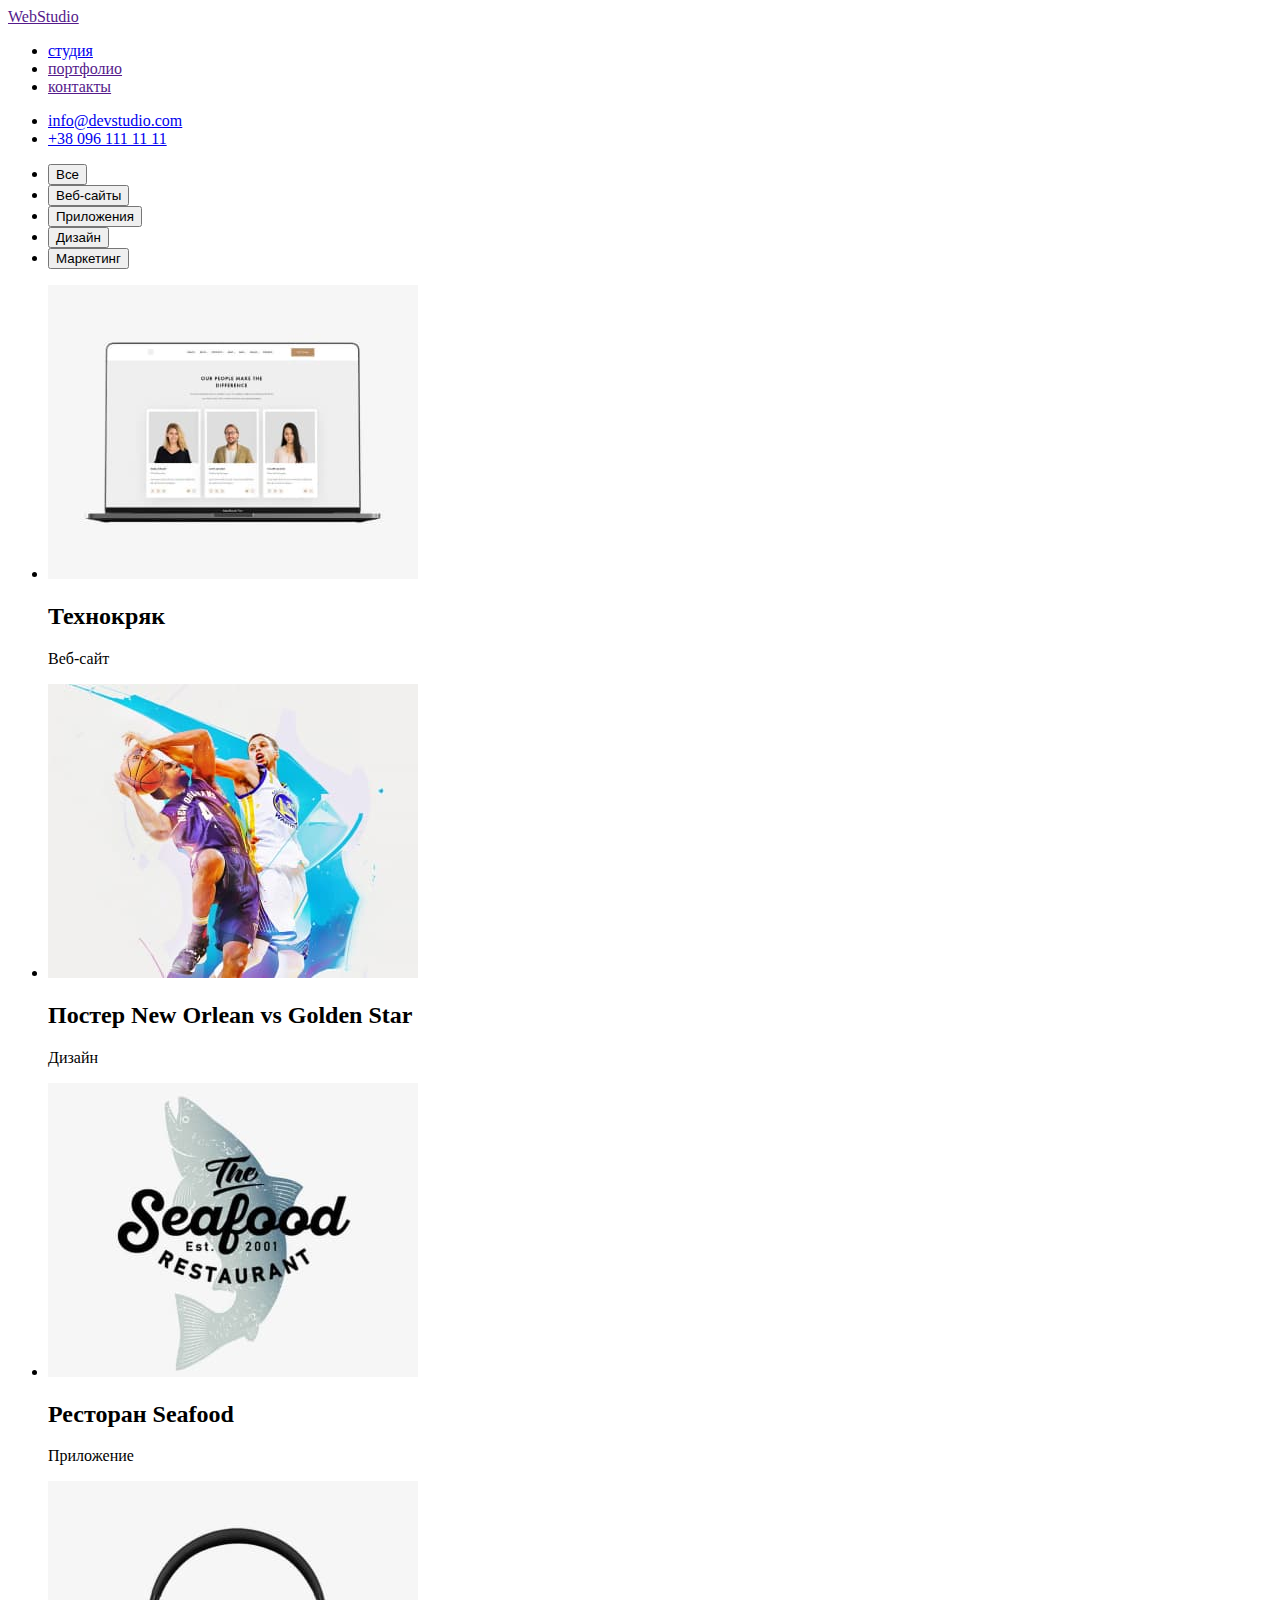
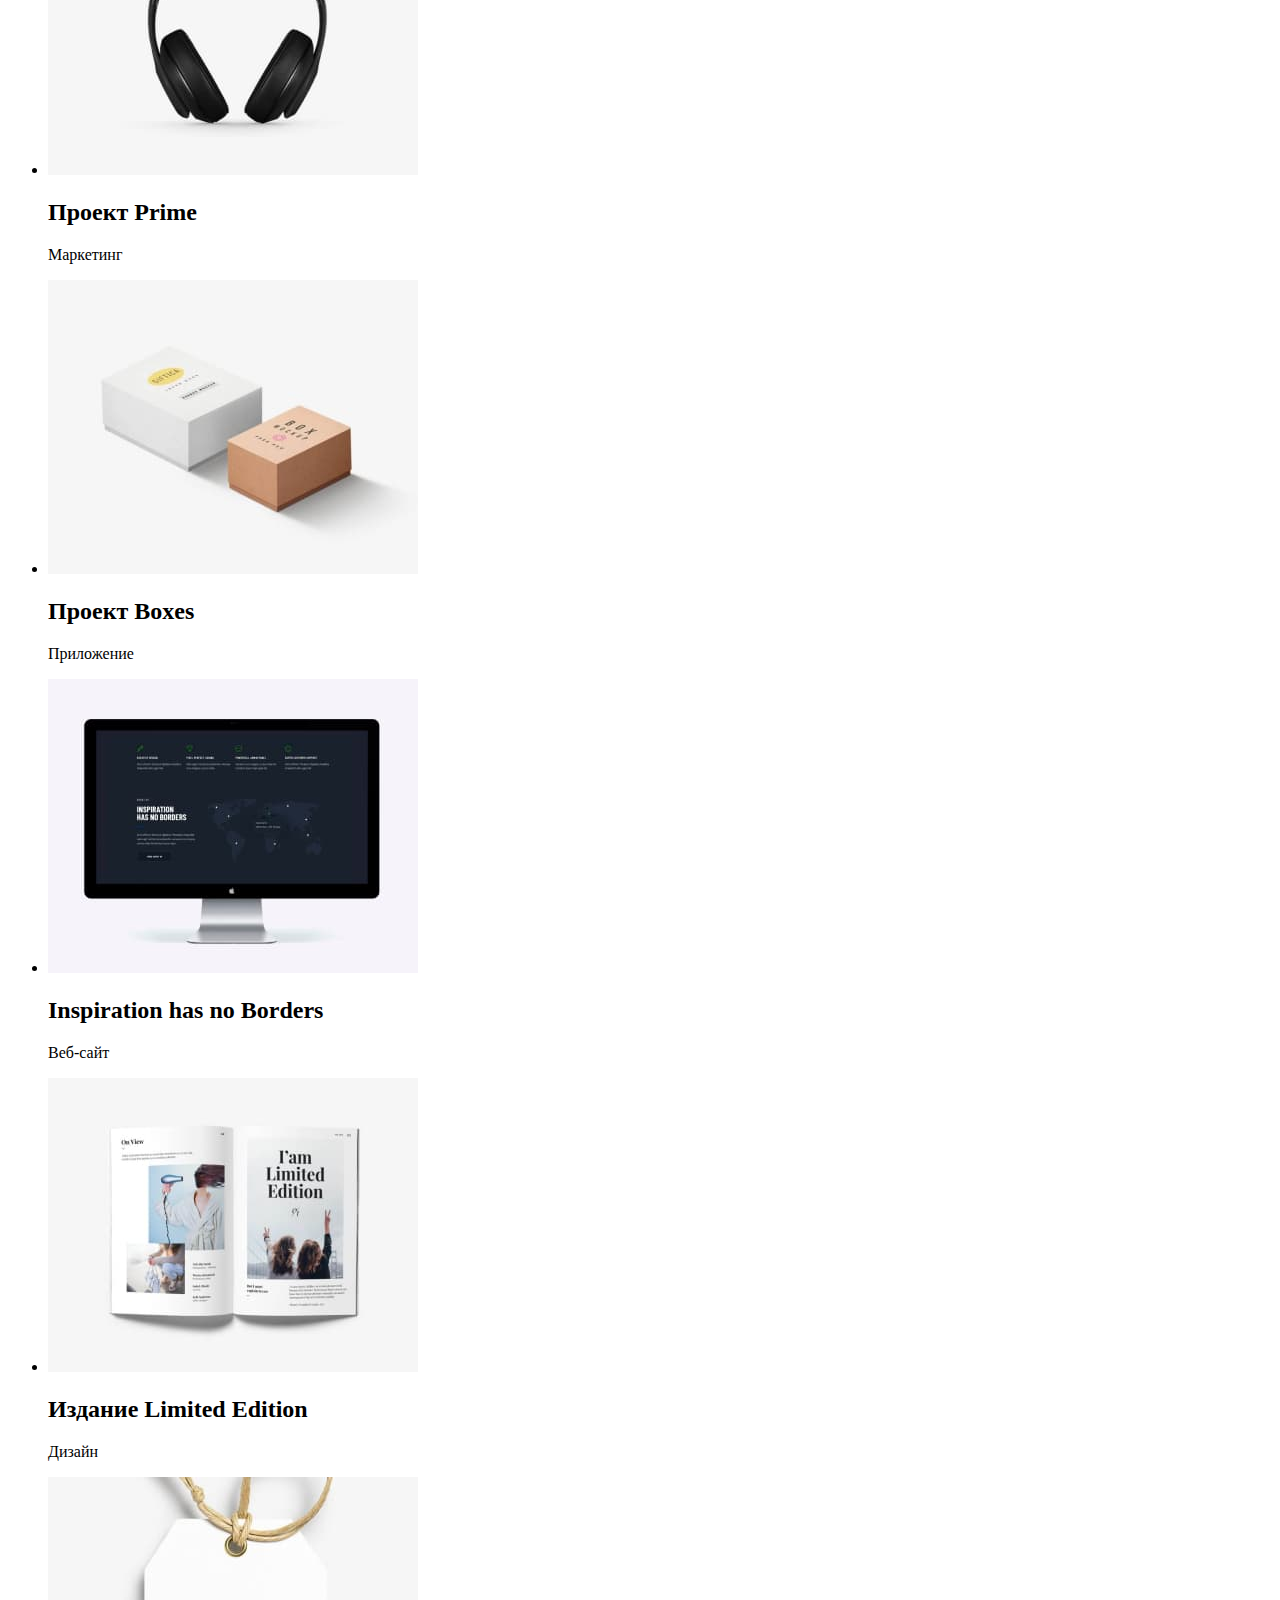
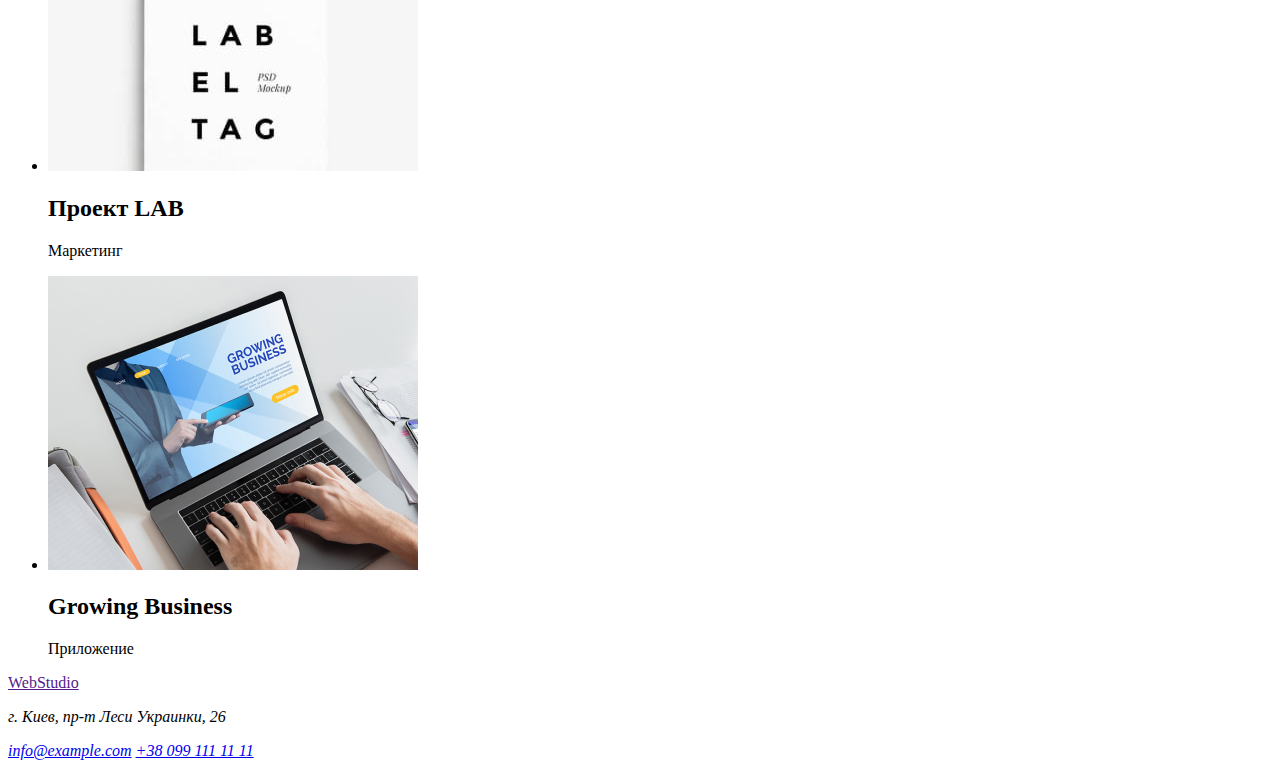
==== portfolio.html @ 3c380e86 "разметка портфолио" ====
<!DOCTYPE html>
<html lang="ru">

<head>
    <meta charset="UTF-8">
    <meta http-equiv="X-UA-Compatible" content="IE=edge">
    <meta name="viewport" content="width=h, initial-scale=1.0">
    <title>Document</title>
    <link rel="stylesheet" href="./css/styles.css">
</head>

<body>
    <!--Хэдер-->
    <header>
        <nav>
            <a href="">WebStudio</a>
            <ul>
                <li><a href="./index.html">студия</a></li>
                <li><a href="">портфолио</a></li>
                <li><a href="">контакты</a></li>
            </ul>
        </nav>
        <ul>
            <li><a href="mailto:info@devstudio.com">info@devstudio.com</a></li>
            <li><a href="tel:+380961111111"> +38 096 111 11 11 </a></li>
        </ul>


    </header>
    <!--Основной блок портфолио-->
    <ul>
        <li><button type="button">Все</button></li>
        <li><button type="button">Веб-сайты</button></li>
        <li><button type="button">Приложения</button></li>
        <li><button type="button">Дизайн</button></li>
        <li><button type="button">Маркетинг</button></li>
    </ul>
    <ul>
        <li> <img src="images/img-portfolio-01.jpg" alt="фото сотрудников" width="370">
        <h2>Технокряк</h2> <p>Веб-сайт</p>
        </li>
        <li> <img src="images/img-portfolio-02.jpg" alt="постер с баскетболистами" width="370">
        <h2>Постер New Orlean vs Golden Star</h2> <p>Дизайн</p>
        </li>
        <li> <img src="images/img-portfolio-03.jpg" alt="логотип ресторана" width="370">
        <h2>Ресторан Seafood</h2><p>Приложение</p>
        </li>
        <li> <img src="images/img-portfolio-04.jpg" alt="наушники" width="370">
        <h2>Проект Prime</h2><p>Маркетинг</p>
        </li>
        <li> <img src="images/img-portfolio-05.jpg" alt="коробки" width="370">
        <h2>Проект Boxes</h2><p>Приложение</p>
        </li>
        <li> <img src="images/img-portfolio-06.jpg" alt="карта на мониторе компьютера" width="370">
        <h2>Inspiration has no Borders</h2><p>Веб-сайт</p>
        </li>
        <li> <img src="images/img-portfolio-07.jpg" alt="раскрытая книга" width="370">
        <h2>Издание Limited Edition</h2><p>Дизайн</p>
        </li>
        <li> <img src="images/img-portfolio-08.jpg" alt="бирка" width="370">
        <h2>Проект LAB</h2><p>Маркетинг</p>
        </li>
        <li> <img src="images/img-portfolio-9.jpg" alt="ноутбук" width="370">
        <h2>Growing Business</h2><p>Приложение</p>
        </li>

    </ul>
    <!--Подвал-->
    <footer>
        <a href="">WebStudio</a>
        <address>
            <p>г. Киев, пр-т Леси Украинки, 26</p>
            <a href="mailto:info@example.com">info@example.com</a>
            <a href="tel:+380991111111">+38 099 111 11 11</a>
        </address>
    </footer>
</body>

</html>
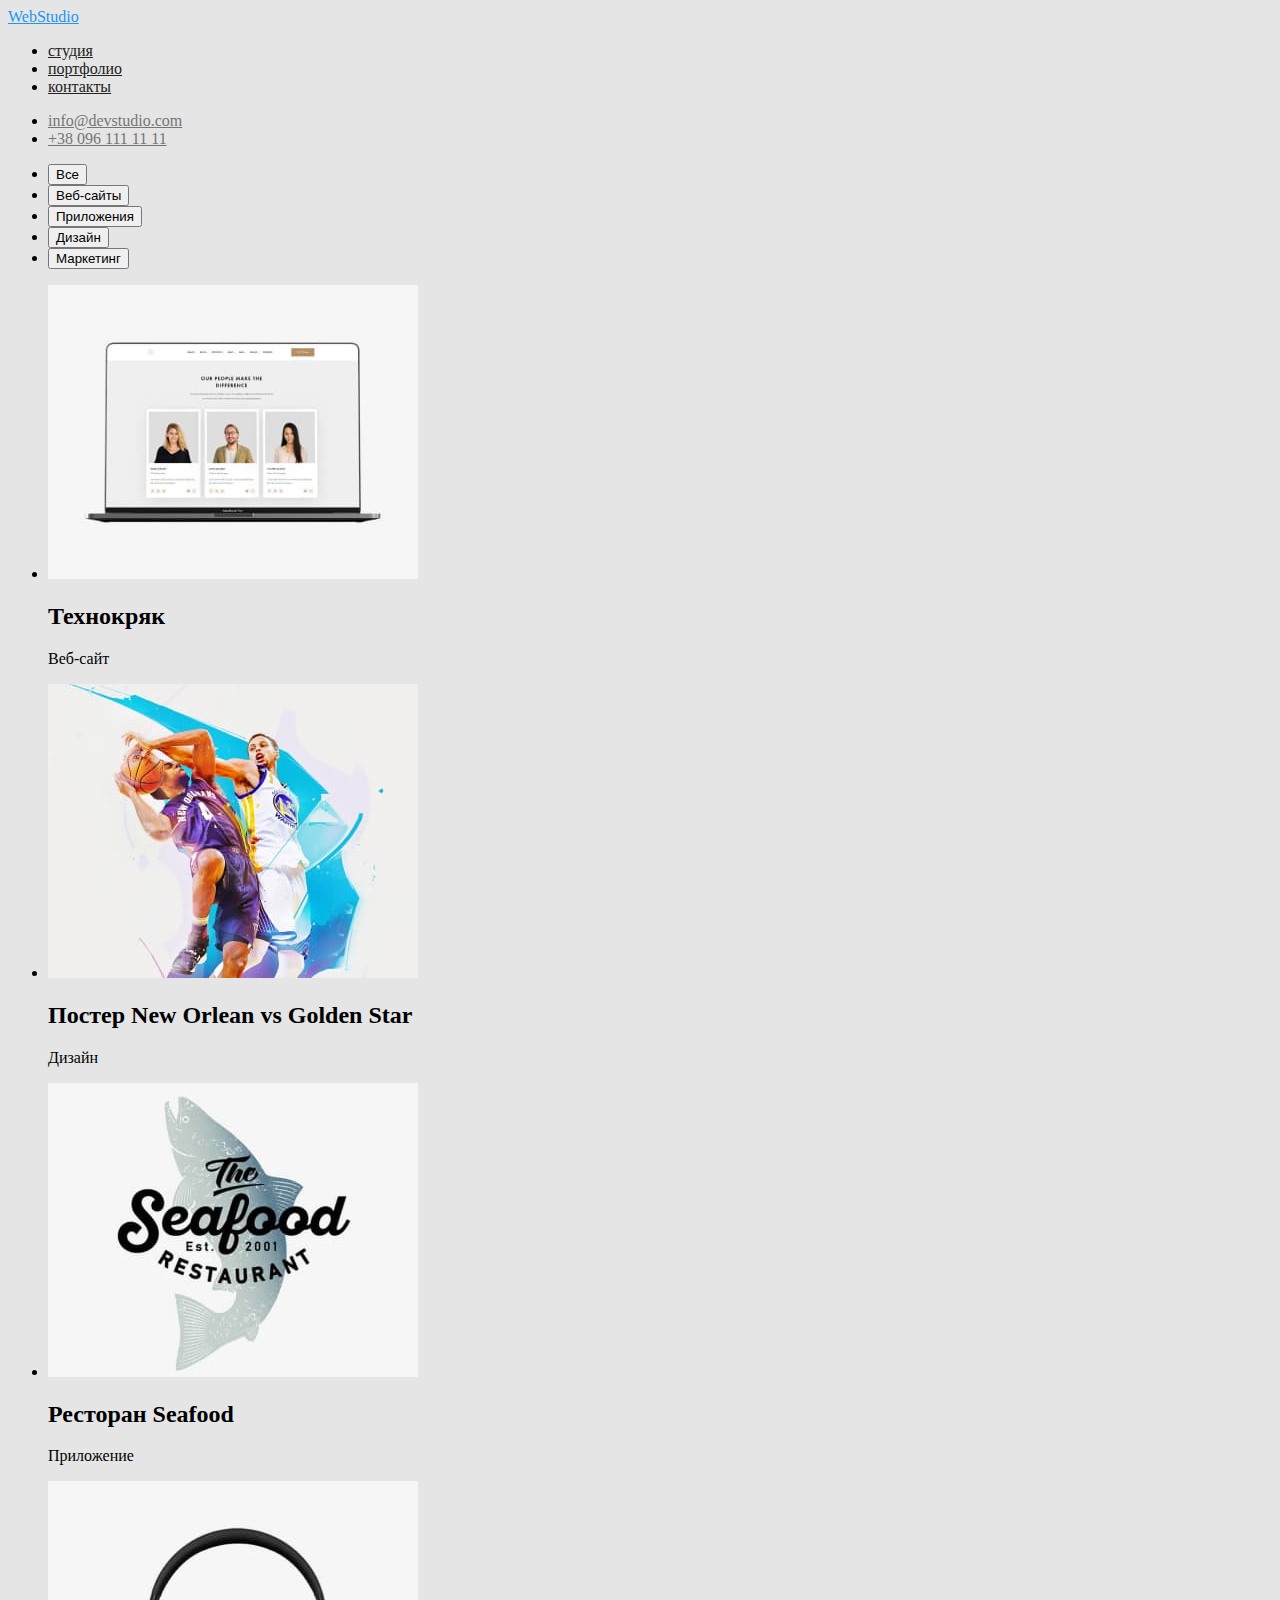
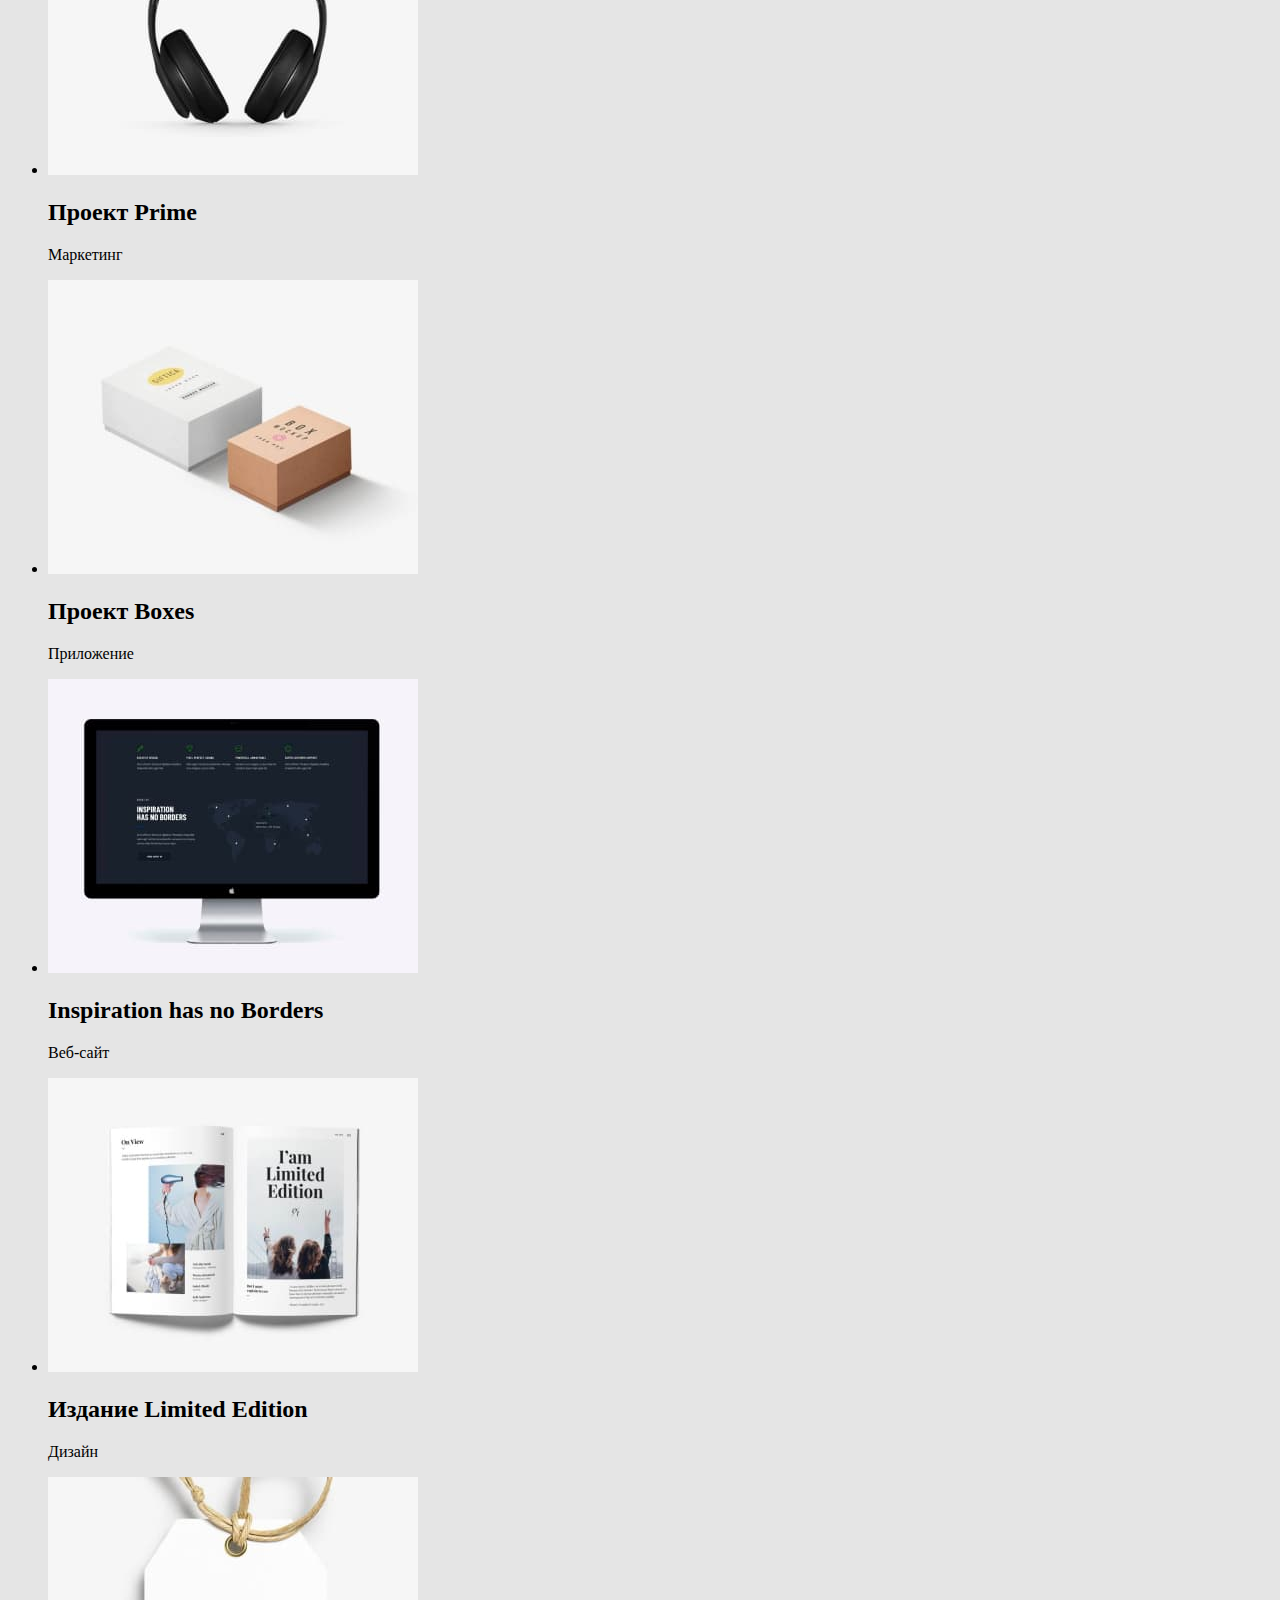
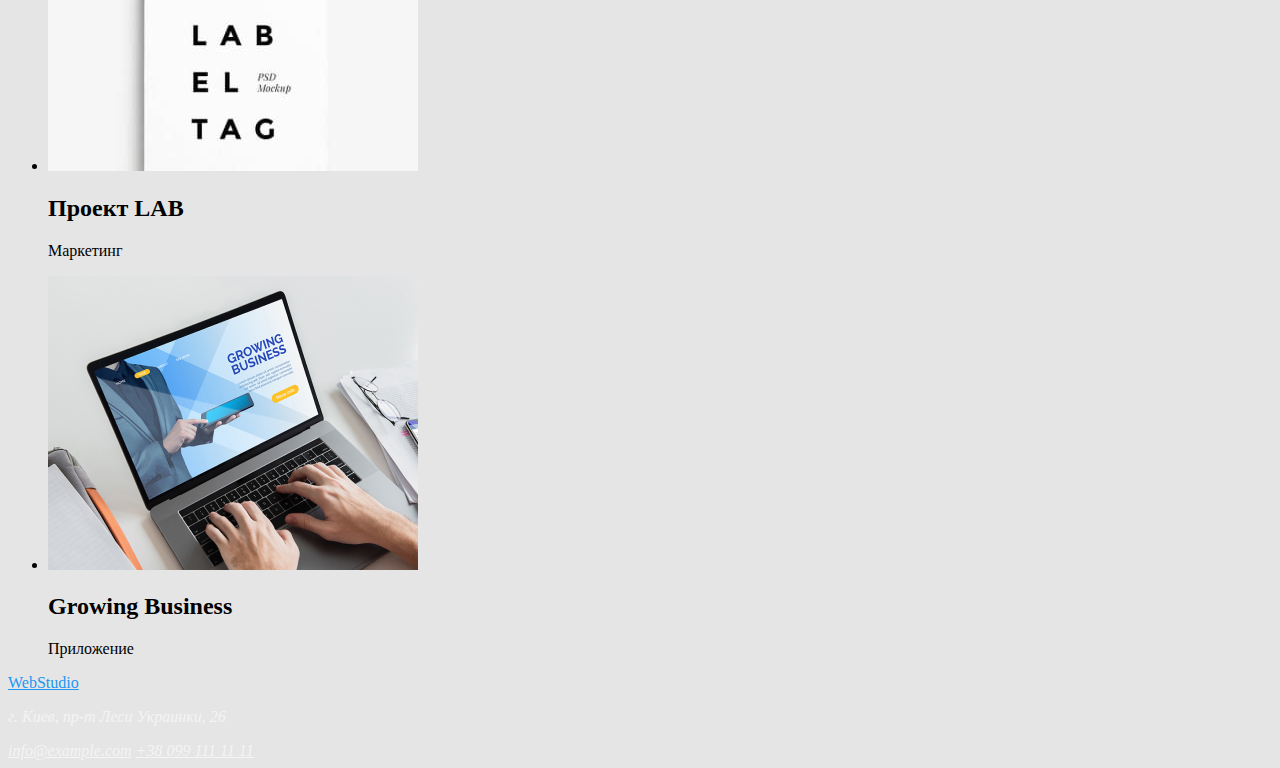
==== commit b91ec80e: "цвета для хэдера и футера" ====
--- a/portfolio.html
+++ b/portfolio.html
@@ -13,16 +13,16 @@
     <!--Хэдер-->
     <header>
         <nav>
-            <a href="">WebStudio</a>
+            <a href=""class="logo">WebStudio</a>
             <ul>
-                <li><a href="./index.html">студия</a></li>
-                <li><a href="">портфолио</a></li>
-                <li><a href="">контакты</a></li>
+                <li><a href="./index.html" class="style-nav">студия</a></li>
+                <li><a href="" class="style-nav">портфолио</a></li>
+                <li><a href="" class="style-nav">контакты</a></li>
             </ul>
         </nav>
         <ul>
-            <li><a href="mailto:info@devstudio.com">info@devstudio.com</a></li>
-            <li><a href="tel:+380961111111"> +38 096 111 11 11 </a></li>
+            <li><a href="mailto:info@devstudio.com" class="header-contacts">info@devstudio.com</a></li>
+            <li><a href="tel:+380961111111" class="header-contacts"> +38 096 111 11 11 </a></li>
         </ul>
 
 
@@ -67,11 +67,11 @@
     </ul>
     <!--Подвал-->
     <footer>
-        <a href="">WebStudio</a>
+        <a href=""class="logo">WebStudio</a>
         <address>
-            <p>г. Киев, пр-т Леси Украинки, 26</p>
-            <a href="mailto:info@example.com">info@example.com</a>
-            <a href="tel:+380991111111">+38 099 111 11 11</a>
+            <p class="footer-contacts">г. Киев, пр-т Леси Украинки, 26</p>
+            <a href="mailto:info@example.com" class="footer-contacts">info@example.com</a>
+            <a href="tel:+380991111111" class="footer-contacts">+38 099 111 11 11</a>
         </address>
     </footer>
 </body>
--- a/css/styles.css
+++ b/css/styles.css
@@ -0,0 +1,36 @@
+:root {
+  --primery-text-coloure: #212121;
+  --secondary-text-coloure: #757575;
+  --accent-coloure: #2196f3;
+}
+body {
+  background-color: #e5e5e5;
+  color: var(--primery-text-coloure)
+  font-family: Roboto;
+}
+/* Хэдер */
+.logo {
+  color: var(--accent-coloure);
+}
+.style-nav {
+  color: var(--primery-text-coloure);
+}
+.style-nav:hover, .style-nav:focus, .style-nav:active{
+  color: var(--accent-coloure);
+}
+.header-contacts{
+    color: var(--secondary-text-coloure);
+}
+.header-contacts:hover, .header-contacts:focus{
+    color: var(--accent-coloure);
+}
+
+
+
+/* футер */
+.footer-contacts{
+    color: rgba(255, 255, 255, 0.6);
+}
+.footer-contacts:hover, .footer-contacts:focus {
+    color: var(--accent-coloure);
+}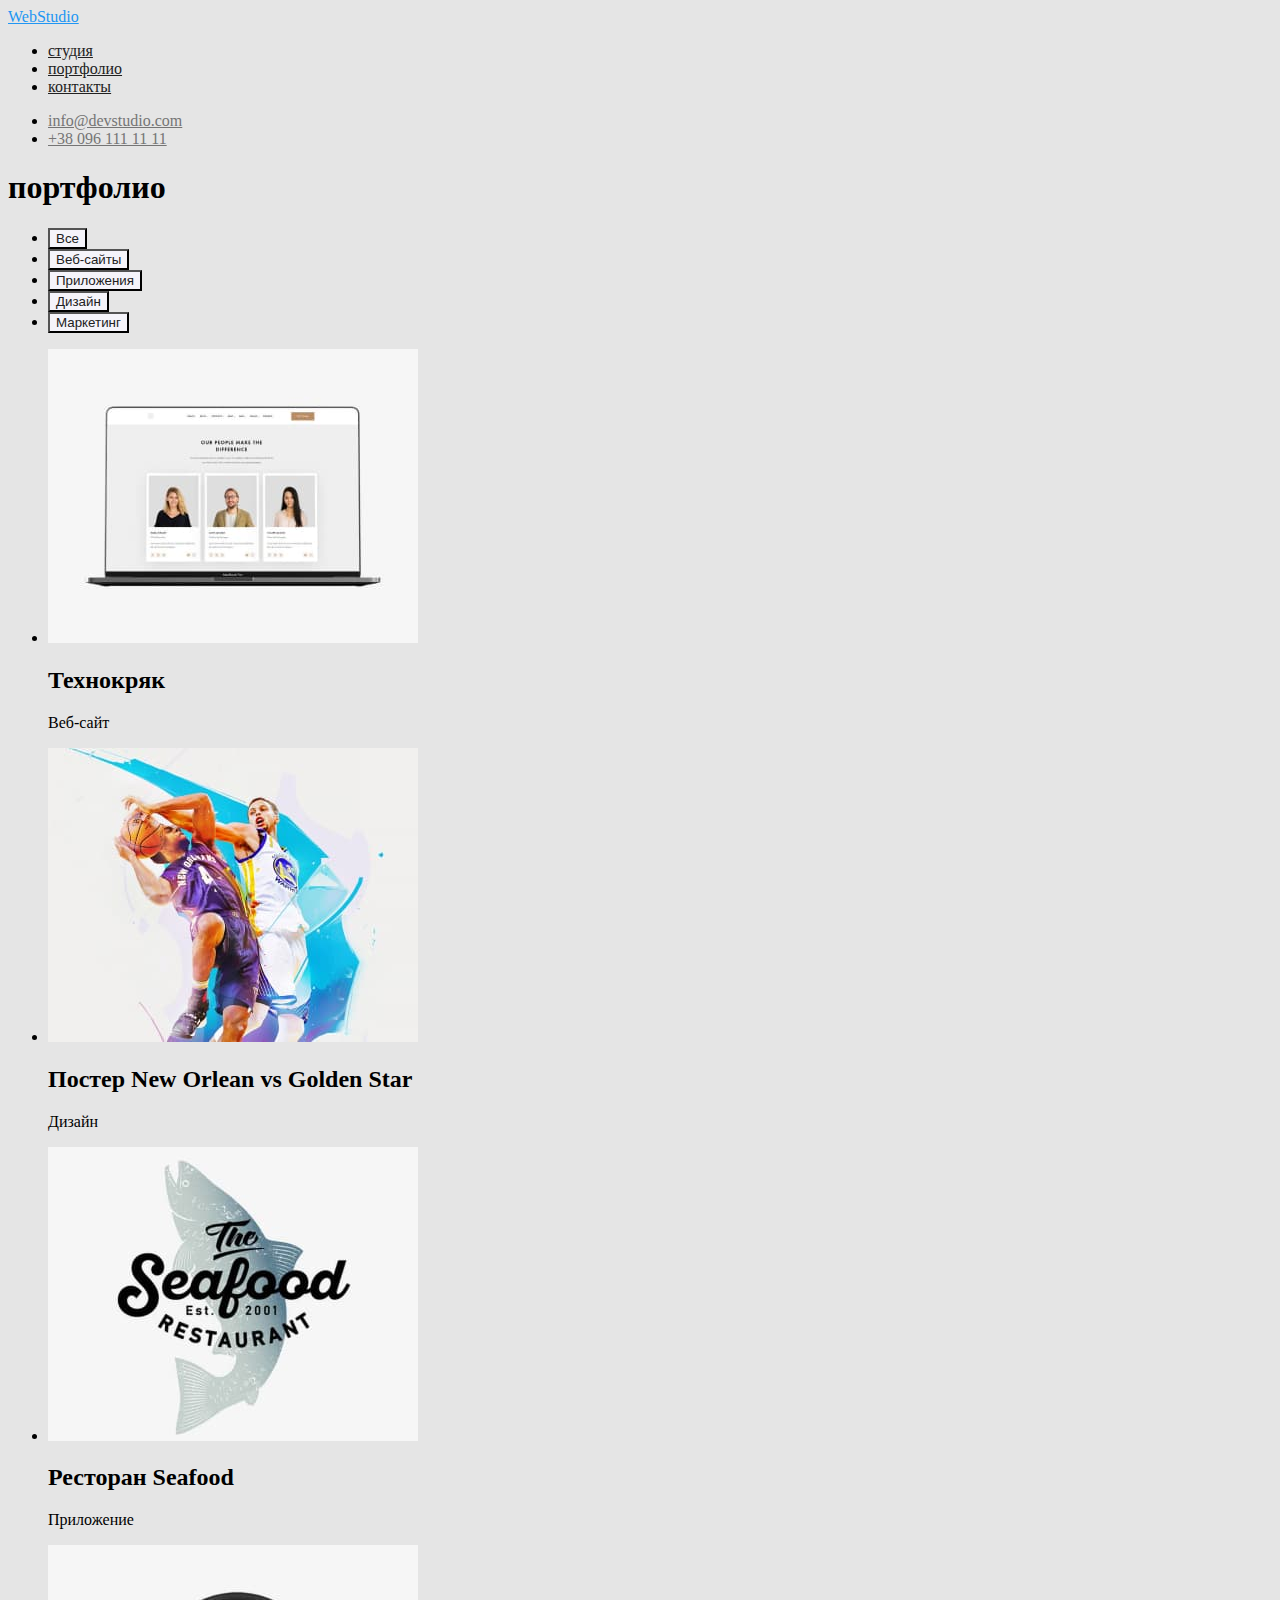
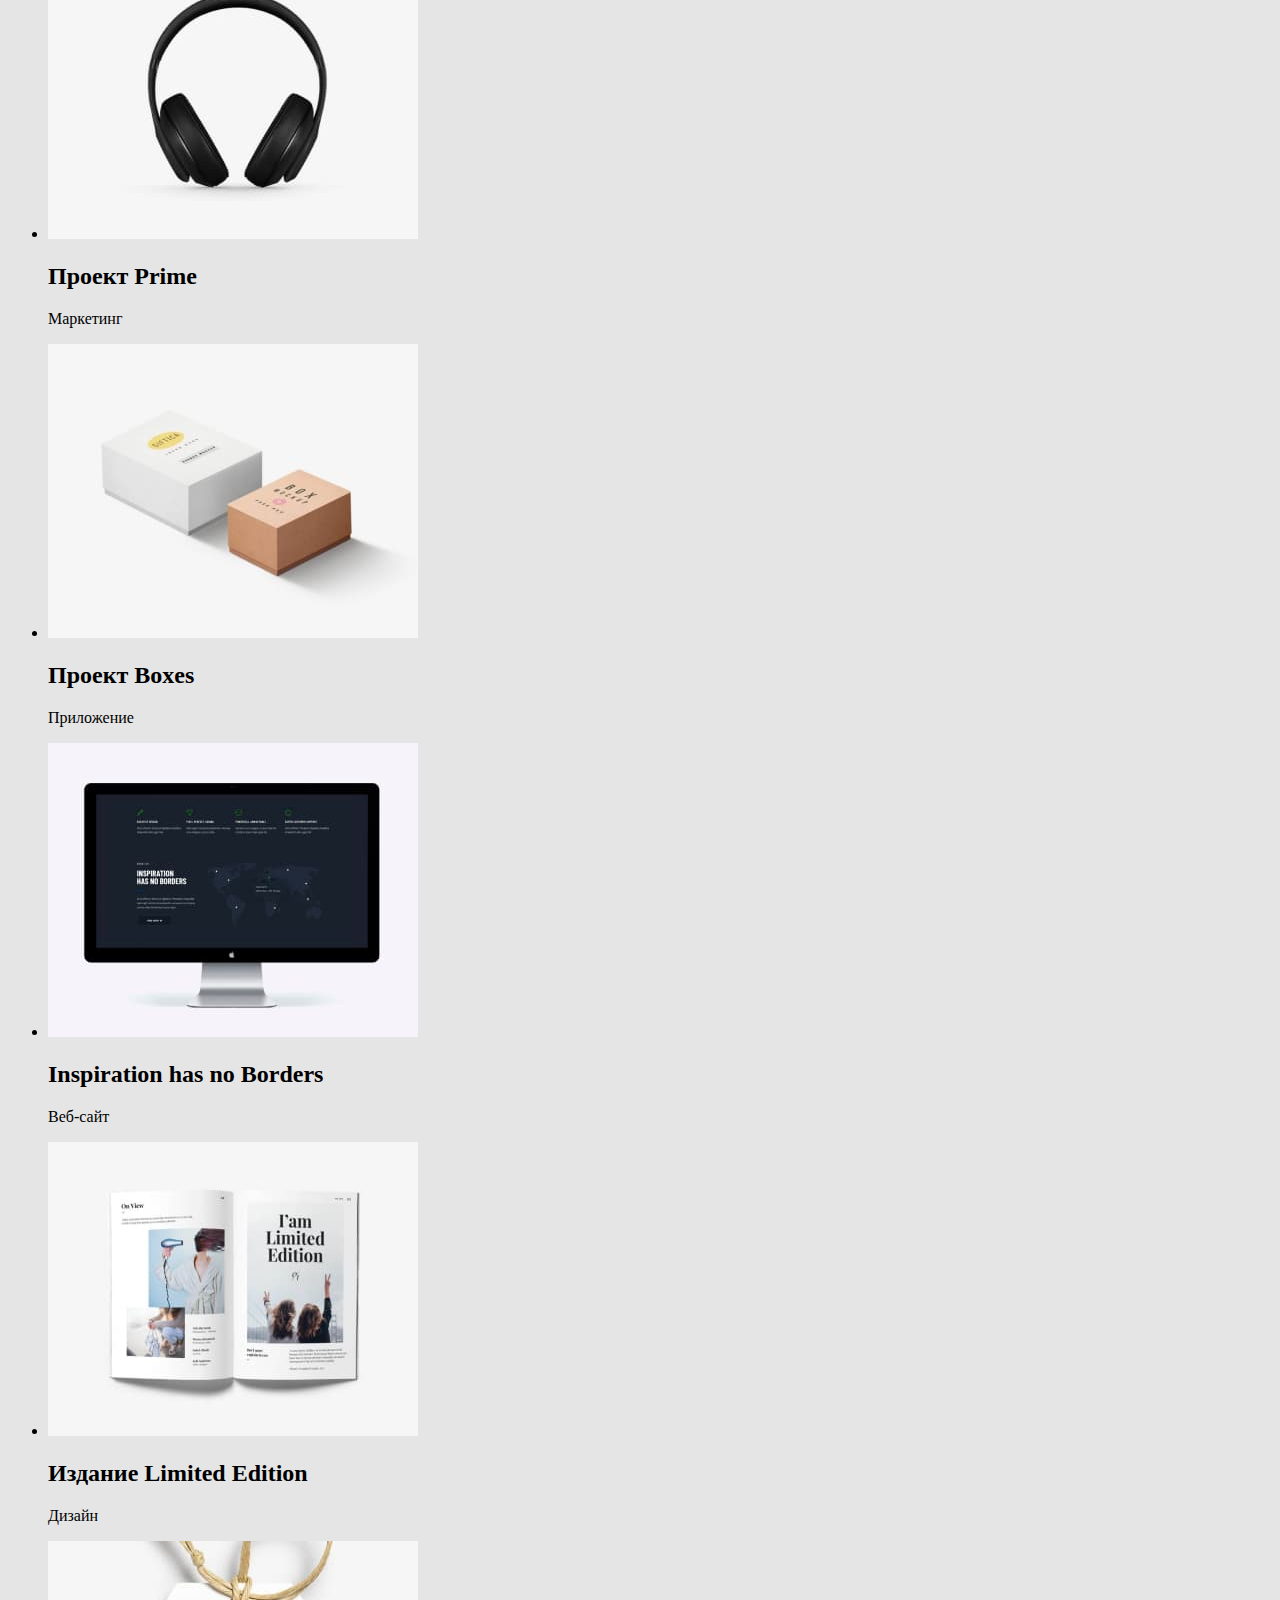
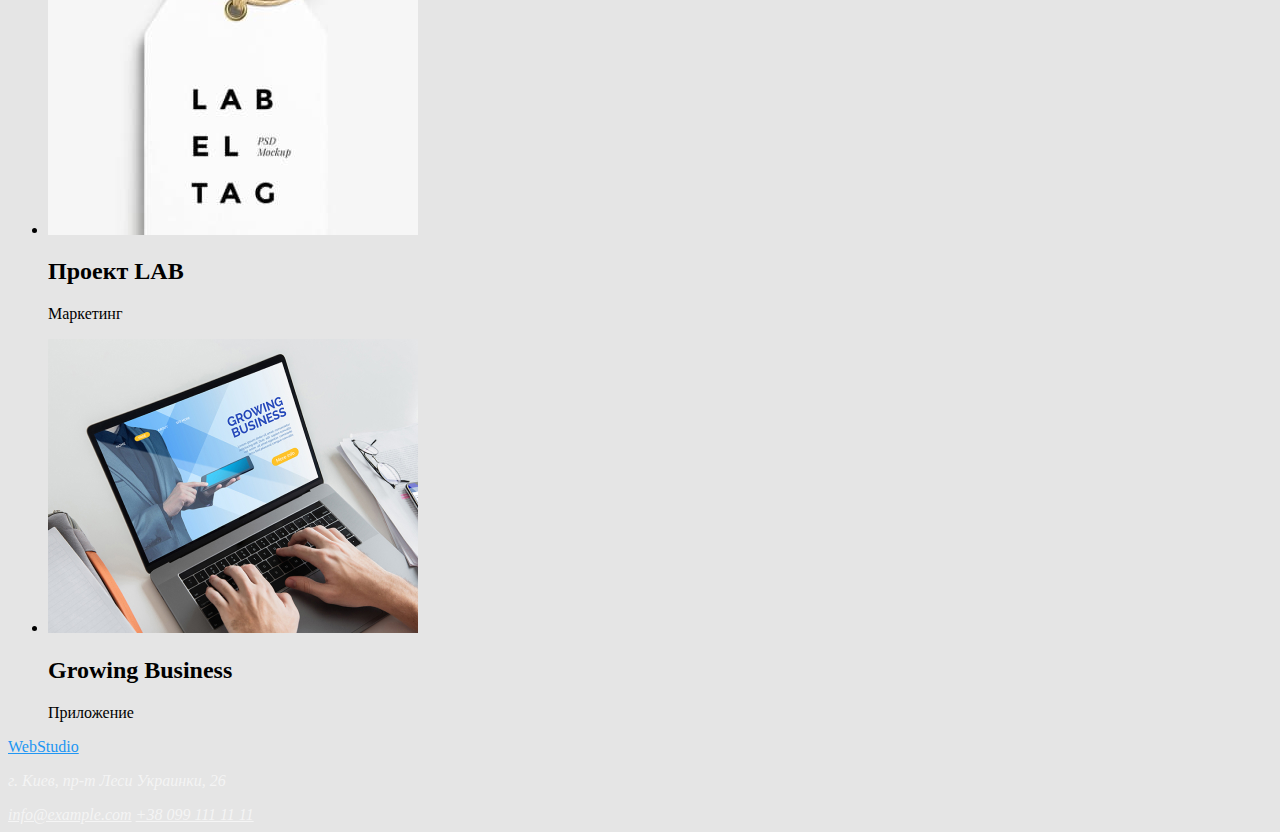
==== commit 2360852a: "добавление цвета кнопкам портфолио" ====
--- a/portfolio.html
+++ b/portfolio.html
@@ -13,7 +13,7 @@
     <!--Хэдер-->
     <header>
         <nav>
-            <a href=""class="logo">WebStudio</a>
+            <a href="" class="logo">WebStudio</a>
             <ul>
                 <li><a href="./index.html" class="style-nav">студия</a></li>
                 <li><a href="" class="style-nav">портфолио</a></li>
@@ -28,12 +28,14 @@
 
     </header>
     <!--Основной блок портфолио-->
+    <main>
+    <h1>портфолио</h1>
     <ul>
-        <li><button type="button">Все</button></li>
-        <li><button type="button">Веб-сайты</button></li>
-        <li><button type="button">Приложения</button></li>
-        <li><button type="button">Дизайн</button></li>
-        <li><button type="button">Маркетинг</button></li>
+        <li><button type="button" class="portfolio-button">Все</button></li>
+        <li><button type="button" class="portfolio-button">Веб-сайты</button></li>
+        <li><button type="button" class="portfolio-button">Приложения</button></li>
+        <li><button type="button" class="portfolio-button">Дизайн</button></li>
+        <li><button type="button" class="portfolio-button">Маркетинг</button></li>
     </ul>
     <ul>
         <li> <img src="images/img-portfolio-01.jpg" alt="фото сотрудников" width="370">
@@ -63,11 +65,11 @@
         <li> <img src="images/img-portfolio-9.jpg" alt="ноутбук" width="370">
         <h2>Growing Business</h2><p>Приложение</p>
         </li>
-
     </ul>
+    </main>
     <!--Подвал-->
     <footer>
-        <a href=""class="logo">WebStudio</a>
+        <a href="" class="logo">WebStudio</a>
         <address>
             <p class="footer-contacts">г. Киев, пр-т Леси Украинки, 26</p>
             <a href="mailto:info@example.com" class="footer-contacts">info@example.com</a>
--- a/css/styles.css
+++ b/css/styles.css
@@ -25,7 +25,15 @@
     color: var(--accent-coloure);
 }
 
-
+/* Основной блок портфолио */
+.portfolio-button{
+    color: var(--primery-text-coloure);
+    background-color: #F5F4FA;
+    }
+    .portfolio-button:focus, .portfolio-button:hover{
+        color: #FFFFFF;
+        background-color: var(--accent-coloure);
+    }
 
 /* футер */
 .footer-contacts{
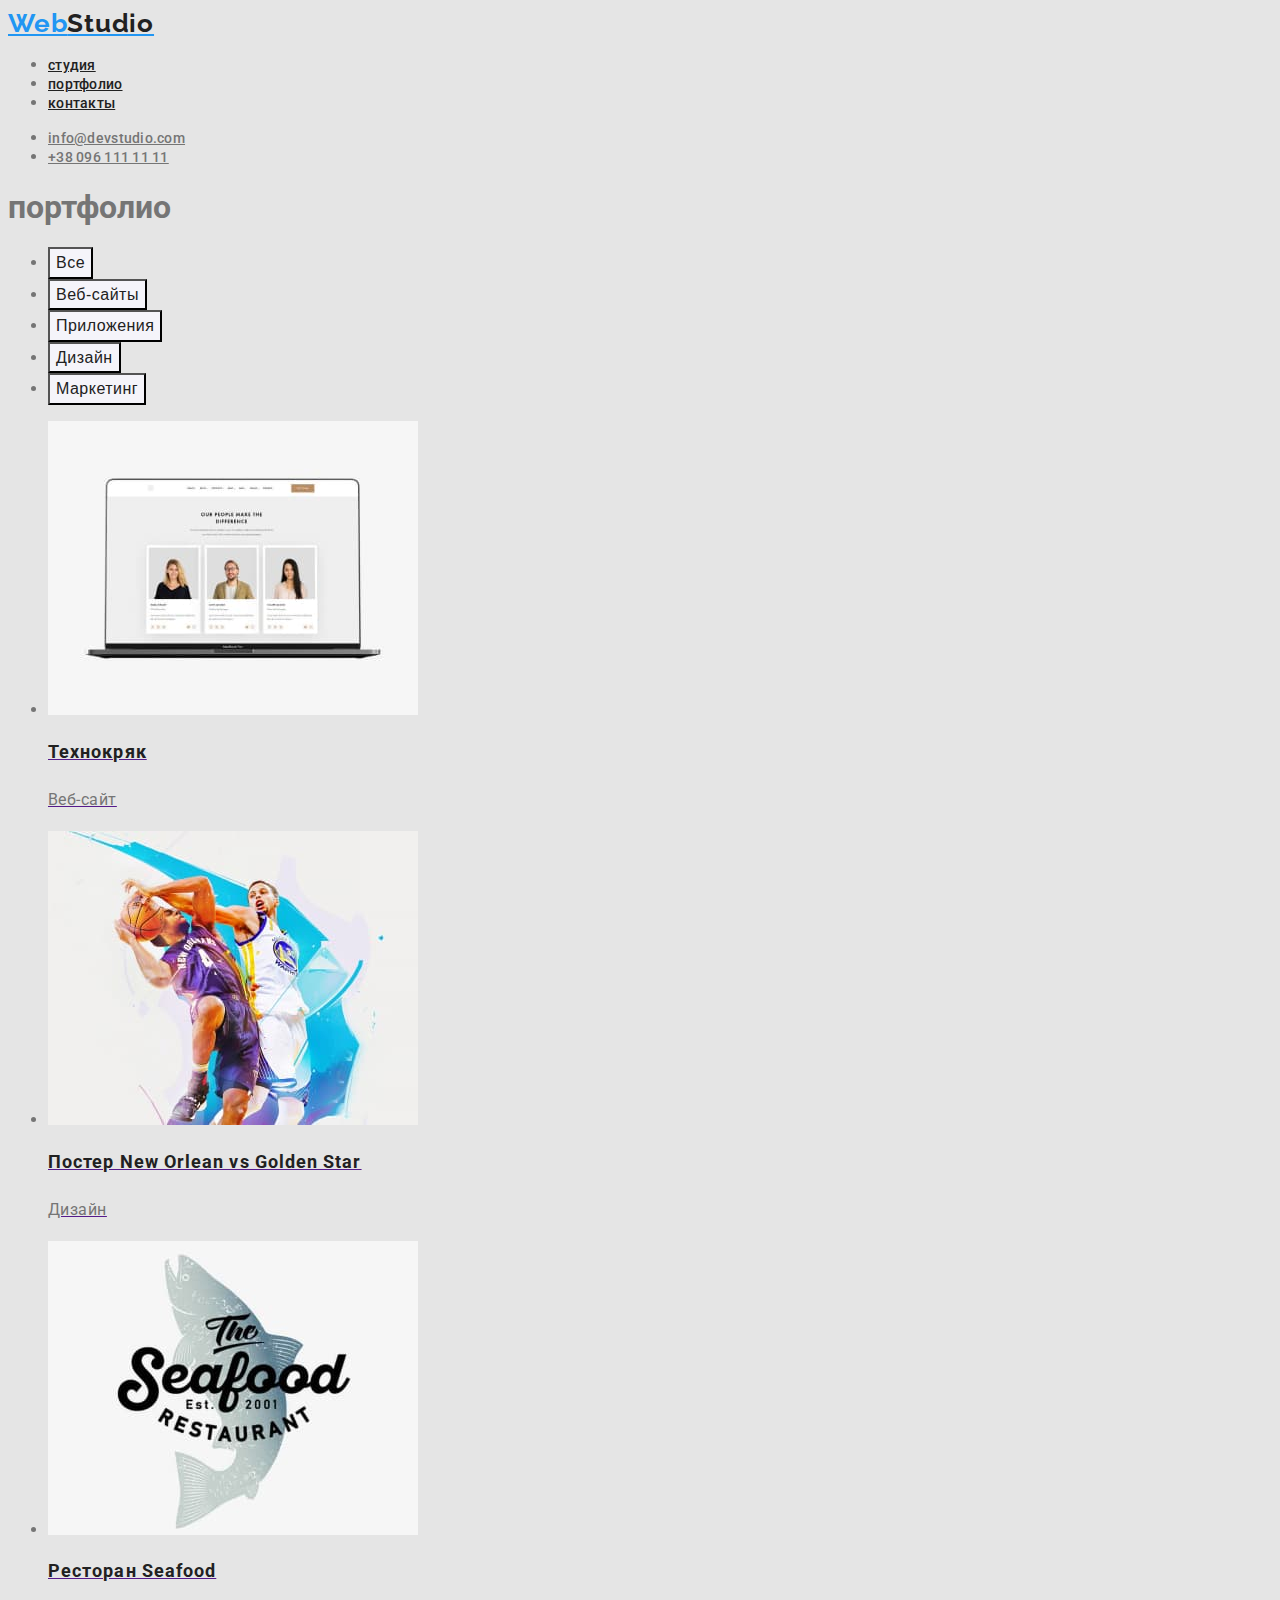
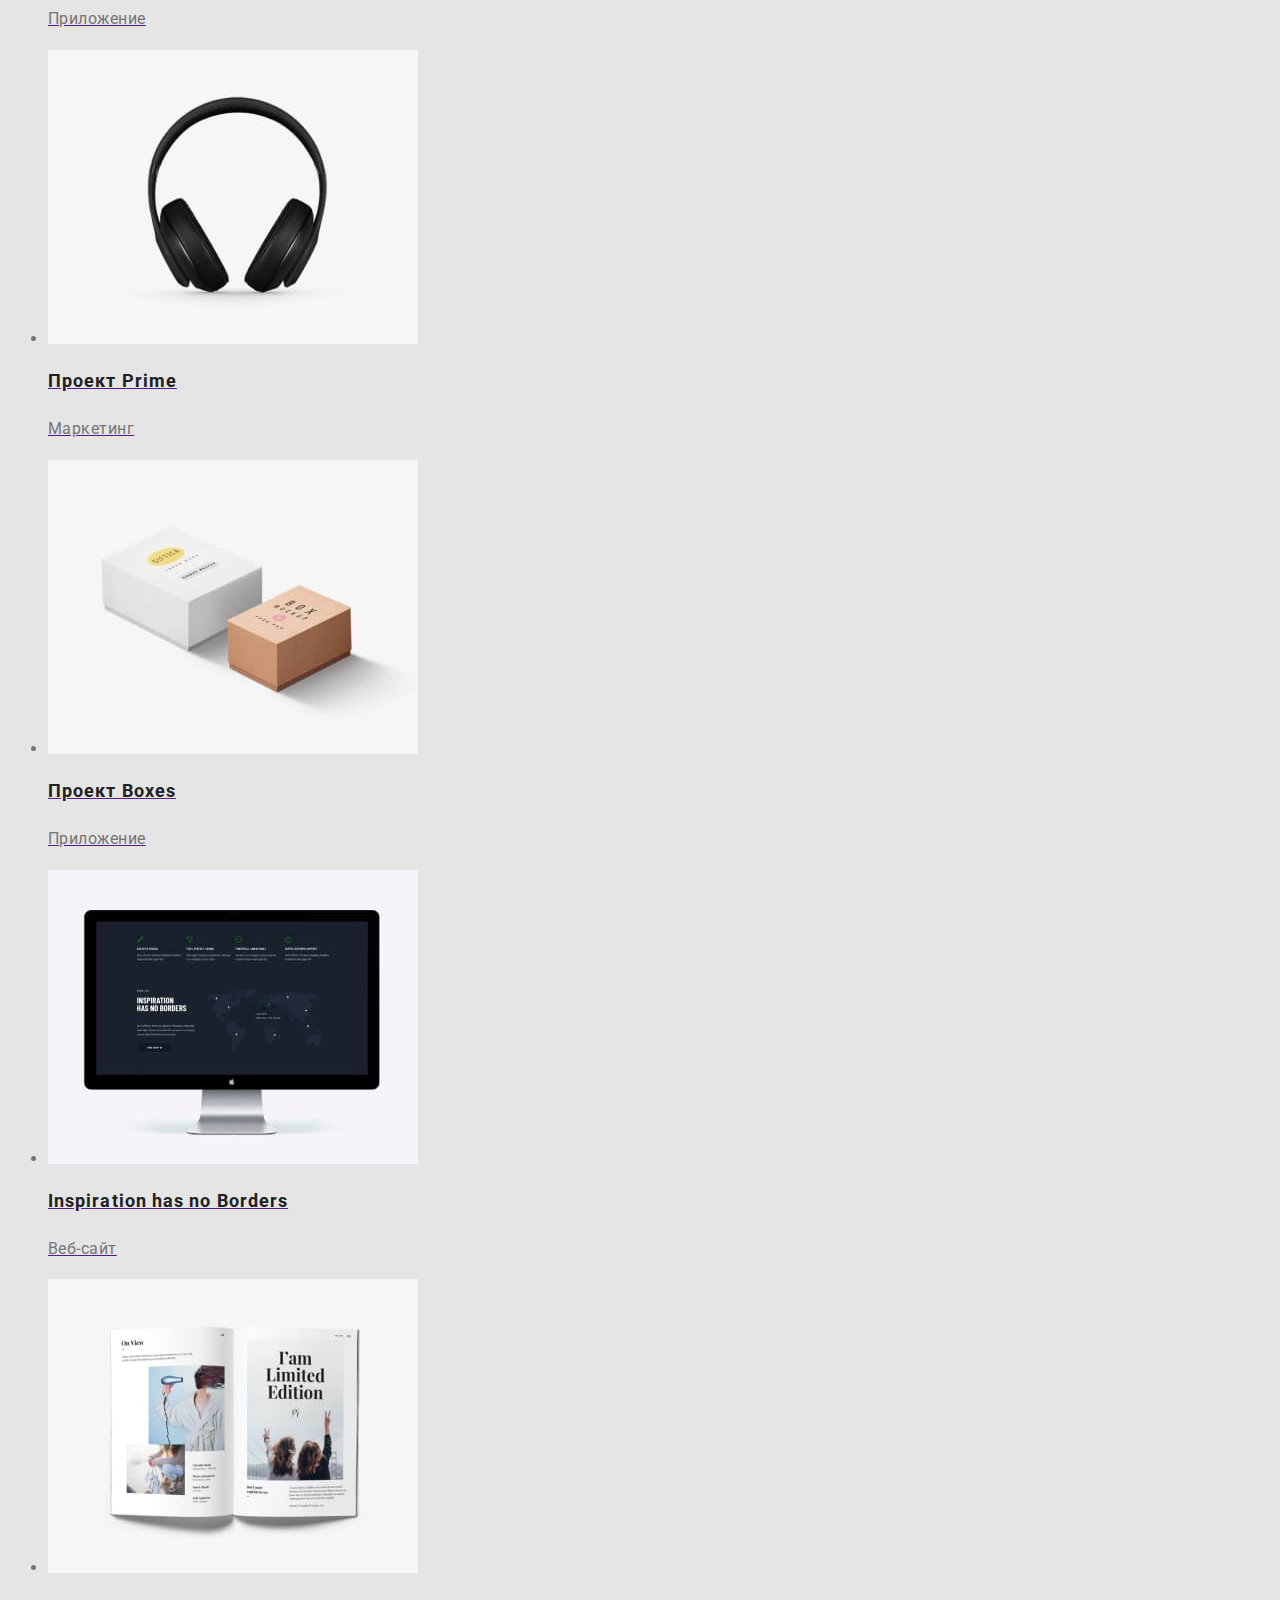
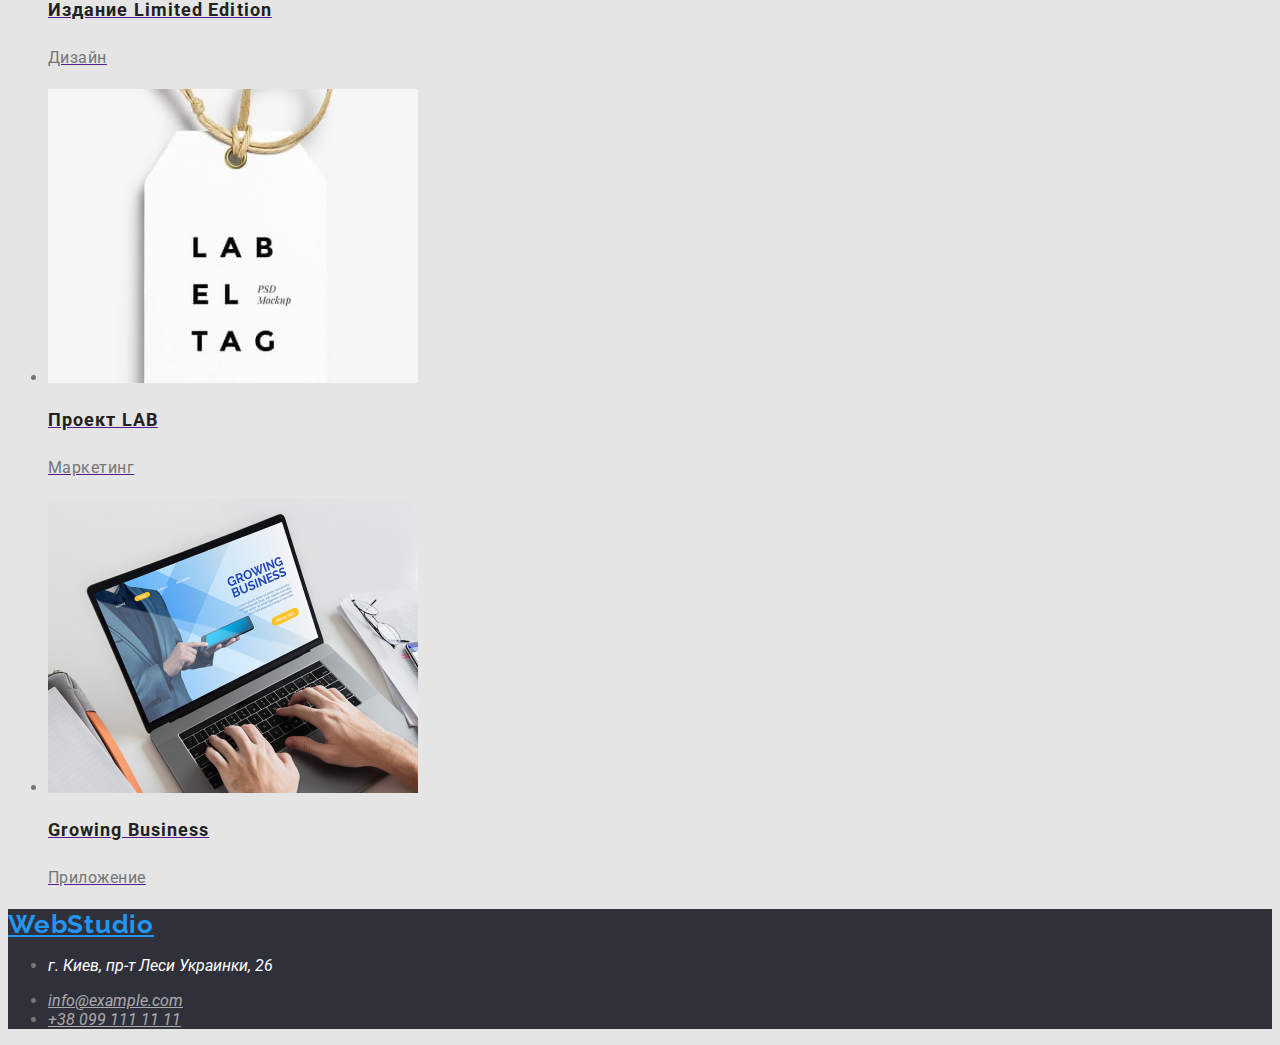
==== commit ee0153f1: "шрифты и остальные стили" ====
--- a/portfolio.html
+++ b/portfolio.html
@@ -6,76 +6,92 @@
     <meta http-equiv="X-UA-Compatible" content="IE=edge">
     <meta name="viewport" content="width=h, initial-scale=1.0">
     <title>Document</title>
+    <link href="https://fonts.googleapis.com/css2?family=Raleway:wght@700&family=Roboto:wght@400;500;700;900&display=swap"
+        rel="stylesheet">
     <link rel="stylesheet" href="./css/styles.css">
 </head>
 
 <body>
     <!--Хэдер-->
     <header>
-        <nav>
-            <a href="" class="logo">WebStudio</a>
+        <nav class="nav">
+            <a href="" class="logo">Web<span class="logo-accent">Studio</span> </a>
             <ul>
-                <li><a href="./index.html" class="style-nav">студия</a></li>
-                <li><a href="" class="style-nav">портфолио</a></li>
-                <li><a href="" class="style-nav">контакты</a></li>
+                <li><a href="./index.html" class="link">студия</a></li>
+                <li><a href="" class="link">портфолио</a></li>
+                <li><a href="" class="link">контакты</a></li>
             </ul>
         </nav>
         <ul>
             <li><a href="mailto:info@devstudio.com" class="header-contacts">info@devstudio.com</a></li>
             <li><a href="tel:+380961111111" class="header-contacts"> +38 096 111 11 11 </a></li>
         </ul>
-
-
     </header>
     <!--Основной блок портфолио-->
     <main>
-    <h1>портфолио</h1>
-    <ul>
-        <li><button type="button" class="portfolio-button">Все</button></li>
-        <li><button type="button" class="portfolio-button">Веб-сайты</button></li>
-        <li><button type="button" class="portfolio-button">Приложения</button></li>
-        <li><button type="button" class="portfolio-button">Дизайн</button></li>
-        <li><button type="button" class="portfolio-button">Маркетинг</button></li>
-    </ul>
-    <ul>
-        <li> <img src="images/img-portfolio-01.jpg" alt="фото сотрудников" width="370">
-        <h2>Технокряк</h2> <p>Веб-сайт</p>
-        </li>
-        <li> <img src="images/img-portfolio-02.jpg" alt="постер с баскетболистами" width="370">
-        <h2>Постер New Orlean vs Golden Star</h2> <p>Дизайн</p>
-        </li>
-        <li> <img src="images/img-portfolio-03.jpg" alt="логотип ресторана" width="370">
-        <h2>Ресторан Seafood</h2><p>Приложение</p>
-        </li>
-        <li> <img src="images/img-portfolio-04.jpg" alt="наушники" width="370">
-        <h2>Проект Prime</h2><p>Маркетинг</p>
-        </li>
-        <li> <img src="images/img-portfolio-05.jpg" alt="коробки" width="370">
-        <h2>Проект Boxes</h2><p>Приложение</p>
-        </li>
-        <li> <img src="images/img-portfolio-06.jpg" alt="карта на мониторе компьютера" width="370">
-        <h2>Inspiration has no Borders</h2><p>Веб-сайт</p>
-        </li>
-        <li> <img src="images/img-portfolio-07.jpg" alt="раскрытая книга" width="370">
-        <h2>Издание Limited Edition</h2><p>Дизайн</p>
-        </li>
-        <li> <img src="images/img-portfolio-08.jpg" alt="бирка" width="370">
-        <h2>Проект LAB</h2><p>Маркетинг</p>
-        </li>
-        <li> <img src="images/img-portfolio-9.jpg" alt="ноутбук" width="370">
-        <h2>Growing Business</h2><p>Приложение</p>
-        </li>
-    </ul>
+        <section>
+            <h1>портфолио</h1>
+            <ul>
+            <li><button type="button" class="portfolio-button">Все</button></li>
+            <li><button type="button" class="portfolio-button">Веб-сайты</button></li>
+            <li><button type="button" class="portfolio-button">Приложения</button></li>
+            <li><button type="button" class="portfolio-button">Дизайн</button></li>
+            <li><button type="button" class="portfolio-button">Маркетинг</button></li>
+            </ul>
+            <ul>
+            <li> <a href=""><img src="images/img-portfolio-01.jpg" alt="фото сотрудников" width="370">
+            <h2 class="portfolio-subtitle">Технокряк</h2>
+            <p class="portfolio-text">Веб-сайт</p></a>
+            </li>
+            <li> <a href=""><img src="images/img-portfolio-02.jpg" alt="постер с баскетболистами" width="370">
+            <h2 class="portfolio-subtitle">Постер New Orlean vs Golden Star</h2>
+            <p class="portfolio-text">Дизайн</p></a>
+            </li>
+            <li> <a href=""><img src="images/img-portfolio-03.jpg" alt="логотип ресторана" width="370">
+            <h2 class="portfolio-subtitle">Ресторан Seafood</h2>
+            <p class="portfolio-text">Приложение</p></a>
+            </li>
+            <li> <a href=""><img src="images/img-portfolio-04.jpg" alt="наушники" width="370">
+            <h2 class="portfolio-subtitle">Проект Prime</h2>
+            <p class="portfolio-text">Маркетинг</p></a>
+            </li>
+            <li> <a href=""><img src="images/img-portfolio-05.jpg" alt="коробки" width="370">
+            <h2 class="portfolio-subtitle">Проект Boxes</h2>
+            <p class="portfolio-text">Приложение</p></a>
+            </li>
+            <li> <a href=""><img src="images/img-portfolio-06.jpg" alt="карта на мониторе компьютера" width="370">
+            <h2 class="portfolio-subtitle">Inspiration has no Borders</h2>
+            <p class="portfolio-text">Веб-сайт</p></a>
+            </li>
+            <li> <a href=""><img src="images/img-portfolio-07.jpg" alt="раскрытая книга" width="370">
+            <h2 class="portfolio-subtitle">Издание Limited Edition</h2>
+            <p class="portfolio-text">Дизайн</p></a>
+            </li>
+            <li> <a href=""><img src="images/img-portfolio-08.jpg" alt="бирка" width="370">
+            <h2 class="portfolio-subtitle">Проект LAB</h2>
+            <p class="portfolio-text">Маркетинг</p></a>
+            </li>
+            <li> <a href=""><img src="images/img-portfolio-9.jpg" alt="ноутбук" width="370">
+            <h2 class="portfolio-subtitle">Growing Business</h2>
+            <p class="portfolio-text">Приложение</p></a>
+            </li>
+            </ul>
+        </section>
+    
     </main>
     <!--Подвал-->
-    <footer>
-        <a href="" class="logo">WebStudio</a>
-        <address>
-            <p class="footer-contacts">г. Киев, пр-т Леси Украинки, 26</p>
-            <a href="mailto:info@example.com" class="footer-contacts">info@example.com</a>
-            <a href="tel:+380991111111" class="footer-contacts">+38 099 111 11 11</a>
-        </address>
-    </footer>
+<footer class="footer">
+    <a href="" class="logo">WebStudio</a>
+    <address>
+        <ul>
+            <li>
+                <p class="footer-address">г. Киев, пр-т Леси Украинки, 26</p>
+            </li>
+            <li><a href="mailto:info@example.com" class="footer-contacts">info@example.com</a></li>
+            <li><a href="tel:+380991111111" class="footer-contacts">+38 099 111 11 11</a></li>
+        </ul>
+    </address>
+</footer>
 </body>
 
 </html>--- a/css/styles.css
+++ b/css/styles.css
@@ -5,40 +5,151 @@
 }
 body {
   background-color: #e5e5e5;
-  color: var(--primery-text-coloure)
-  font-family: Roboto;
+  color: var(--secondary-text-coloure);
+  font-family: Roboto, sans-serif;
 }
+
 /* Хэдер */
 .logo {
   color: var(--accent-coloure);
+  font-family: Raleway;
+  font-weight: 700;
+  font-size: 26px;
+  line-height: 1.2;
+  letter-spacing: 0.03em;
 }
-.style-nav {
+.logo-accent {
+  font-family: Raleway;
+  font-weight: 700;
+  font-size: 26px;
+  line-height: 1.2;
+  letter-spacing: 0.03em;
   color: var(--primery-text-coloure);
 }
-.style-nav:hover, .style-nav:focus, .style-nav:active{
+.nav .link {
+  color: var(--primery-text-coloure);
+  font-weight: 500;
+  font-size: 14px;
+  line-height: 1.1;
+  letter-spacing: 0.02em;
+}
+.nav .link:hover,
+.nav .link:focus,
+.nav .link:active {
   color: var(--accent-coloure);
 }
-.header-contacts{
-    color: var(--secondary-text-coloure);
+.header-contacts {
+  color: var(--secondary-text-coloure);
+  font-weight: 500;
+  font-size: 14px;
+  line-height: 1.1;
+  letter-spacing: 0.02em;
 }
-.header-contacts:hover, .header-contacts:focus{
-    color: var(--accent-coloure);
+.header-contacts:hover,
+.header-contacts:focus {
+  color: var(--accent-coloure);
 }
 
+/* Основной блок студии */
+.hero-title {
+  font-weight: 900;
+  font-size: 44px;
+  line-height: 1.4;
+  text-align: center;
+  letter-spacing: 0.06em;
+  text-transform: uppercase;
+  color: #ffffff;
+}
+.hero-button {
+  font-weight: 700;
+  font-size: 16px;
+  line-height: 1.9;
+  letter-spacing: 0.06em;
+  color: #ffffff;
+  background-color: var(--accent-coloure);
+  cursor: pointer;
+}
+.studio-section-title {
+  font-weight: 700;
+  font-size: 36px;
+  line-height: 1.2;
+  text-align: center;
+  letter-spacing: 0.03em;
+  color: var(--primery-text-coloure);
+}
+.features .subtitle {
+  font-weight: 700;
+  font-size: 14px;
+  line-height: 1.1;
+  letter-spacing: 0.03em;
+  text-transform: uppercase;
+  color: var(--primery-text-coloure);
+}
+.features .text {
+  font-weight: 400;
+  font-size: 14px;
+  line-height: 1.7x;
+  letter-spacing: 0.03em;
+}
+.team .subtitle {
+  font-weight: 500;
+  font-size: 16px;
+  line-height: 1.2;
+  letter-spacing: 0.03em;
+  color: var(--primery-text-coloure);
+}
+.team .text {
+  font-weight: 400;
+  font-size: 16px;
+  line-height: 1.2;
+  letter-spacing: 0.03em;
+}
 /* Основной блок портфолио */
-.portfolio-button{
-    color: var(--primery-text-coloure);
-    background-color: #F5F4FA;
-    }
-    .portfolio-button:focus, .portfolio-button:hover{
-        color: #FFFFFF;
-        background-color: var(--accent-coloure);
-    }
+.portfolio-button {
+  color: var(--primery-text-coloure);
+  background-color: #f5f4fa;
+  font-weight: 500;
+  font-size: 16px;
+  line-height: 1.6;
+  text-align: center;
+  letter-spacing: 0.03em;
+  cursor: pointer;
+}
+.portfolio-button:focus,
+.portfolio-button:hover {
+  color: #ffffff;
+  background-color: var(--accent-coloure);
+}
 
+.portfolio-subtitle {
+  font-weight: 700;
+  font-size: 18px;
+  line-height: 2;
+  letter-spacing: 0.06em;
+
+  color: var(--primery-text-coloure);
+}
+
+.portfolio-text {
+  font-weight: 400;
+  font-size: 16px;
+  line-height: 1.8;
+  letter-spacing: 0.03em;
+  color: var(--secondary-text-coloure);
+}
 /* футер */
-.footer-contacts{
-    color: rgba(255, 255, 255, 0.6);
+.footer {
+  background-color: #2f303a;
 }
-.footer-contacts:hover, .footer-contacts:focus {
-    color: var(--accent-coloure);
-}+.footer-contacts {
+  color: rgba(255, 255, 255, 0.6);
+}
+.footer-contacts:hover,
+.footer-contacts:focus,
+.footer-address:hover,
+.footer-caddress:focus {
+  color: var(--accent-coloure);
+}
+.footer-address {
+  color: #ffffff;
+}
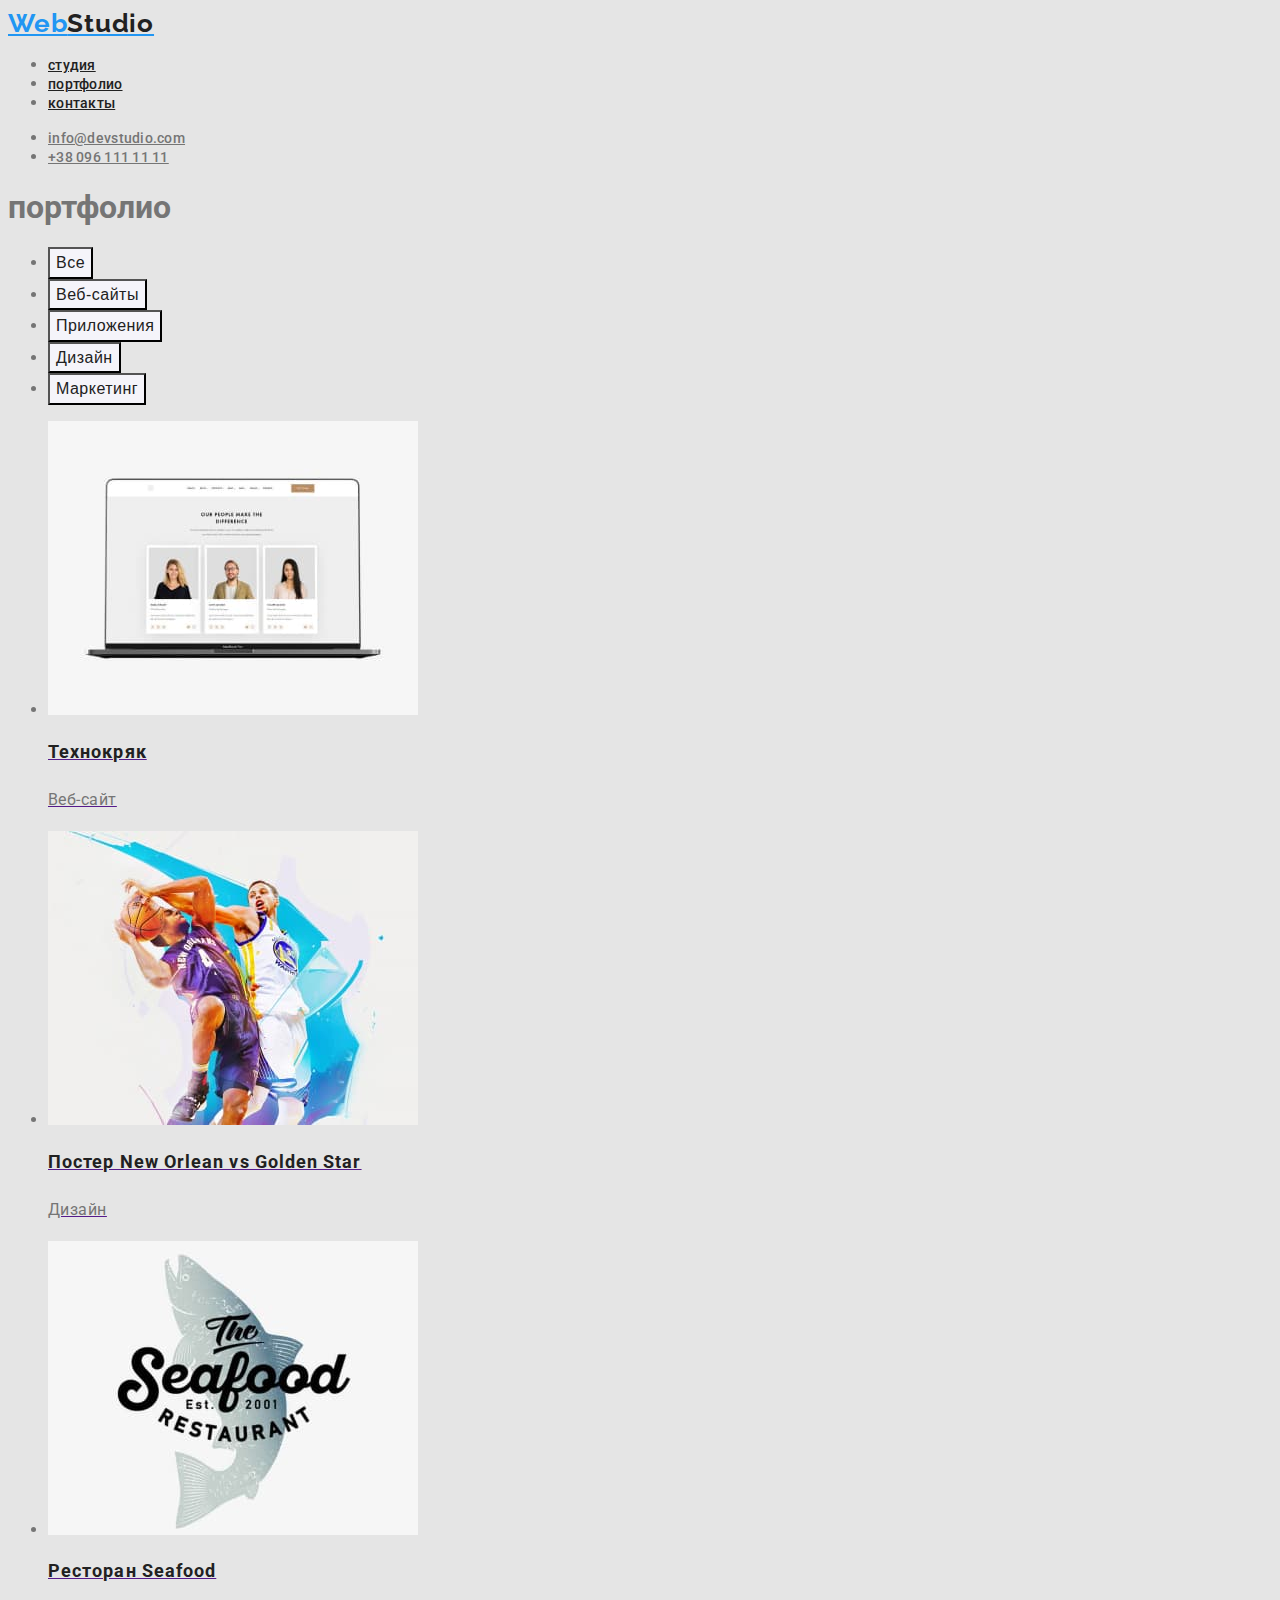
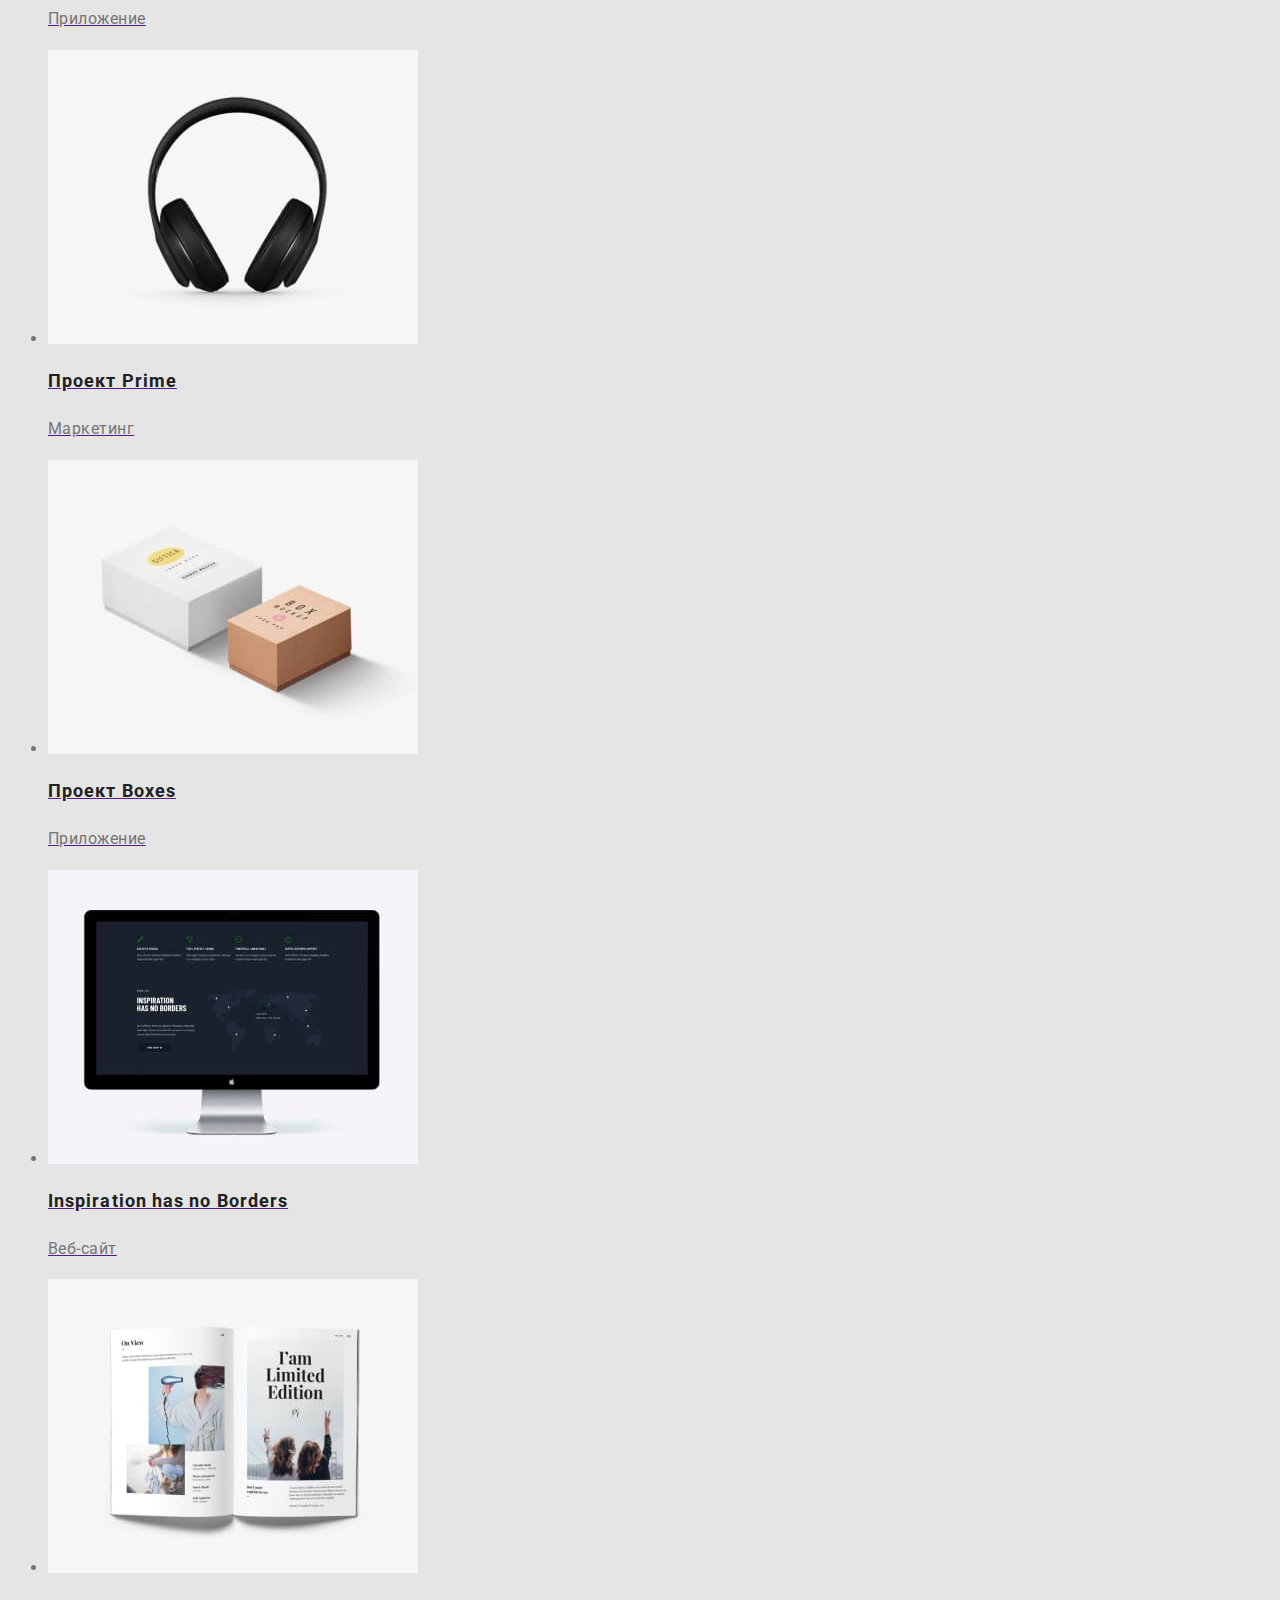
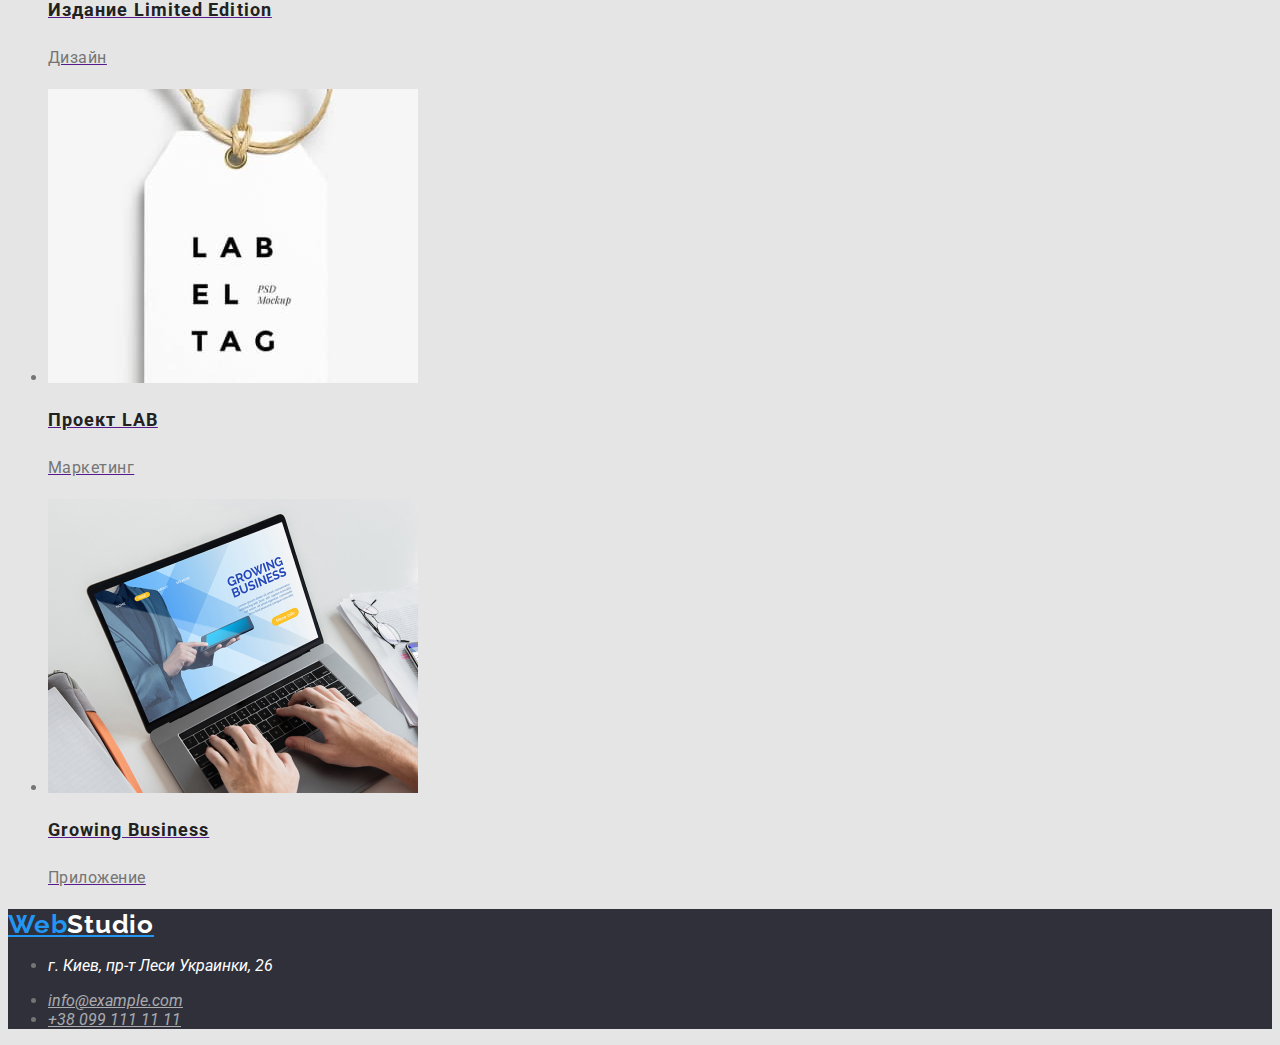
==== commit 295fb1cd: "фиксит лого" ====
--- a/portfolio.html
+++ b/portfolio.html
@@ -81,7 +81,7 @@
     </main>
     <!--Подвал-->
 <footer class="footer">
-    <a href="" class="logo">WebStudio</a>
+    <a href="" class="logo">Web<span class="logo-accent">Studio</span></a>
     <address>
         <ul>
             <li>
--- a/css/styles.css
+++ b/css/styles.css
@@ -153,3 +153,6 @@
 .footer-address {
   color: #ffffff;
 }
+.footer .logo-accent {
+  color: #ffffff;
+}
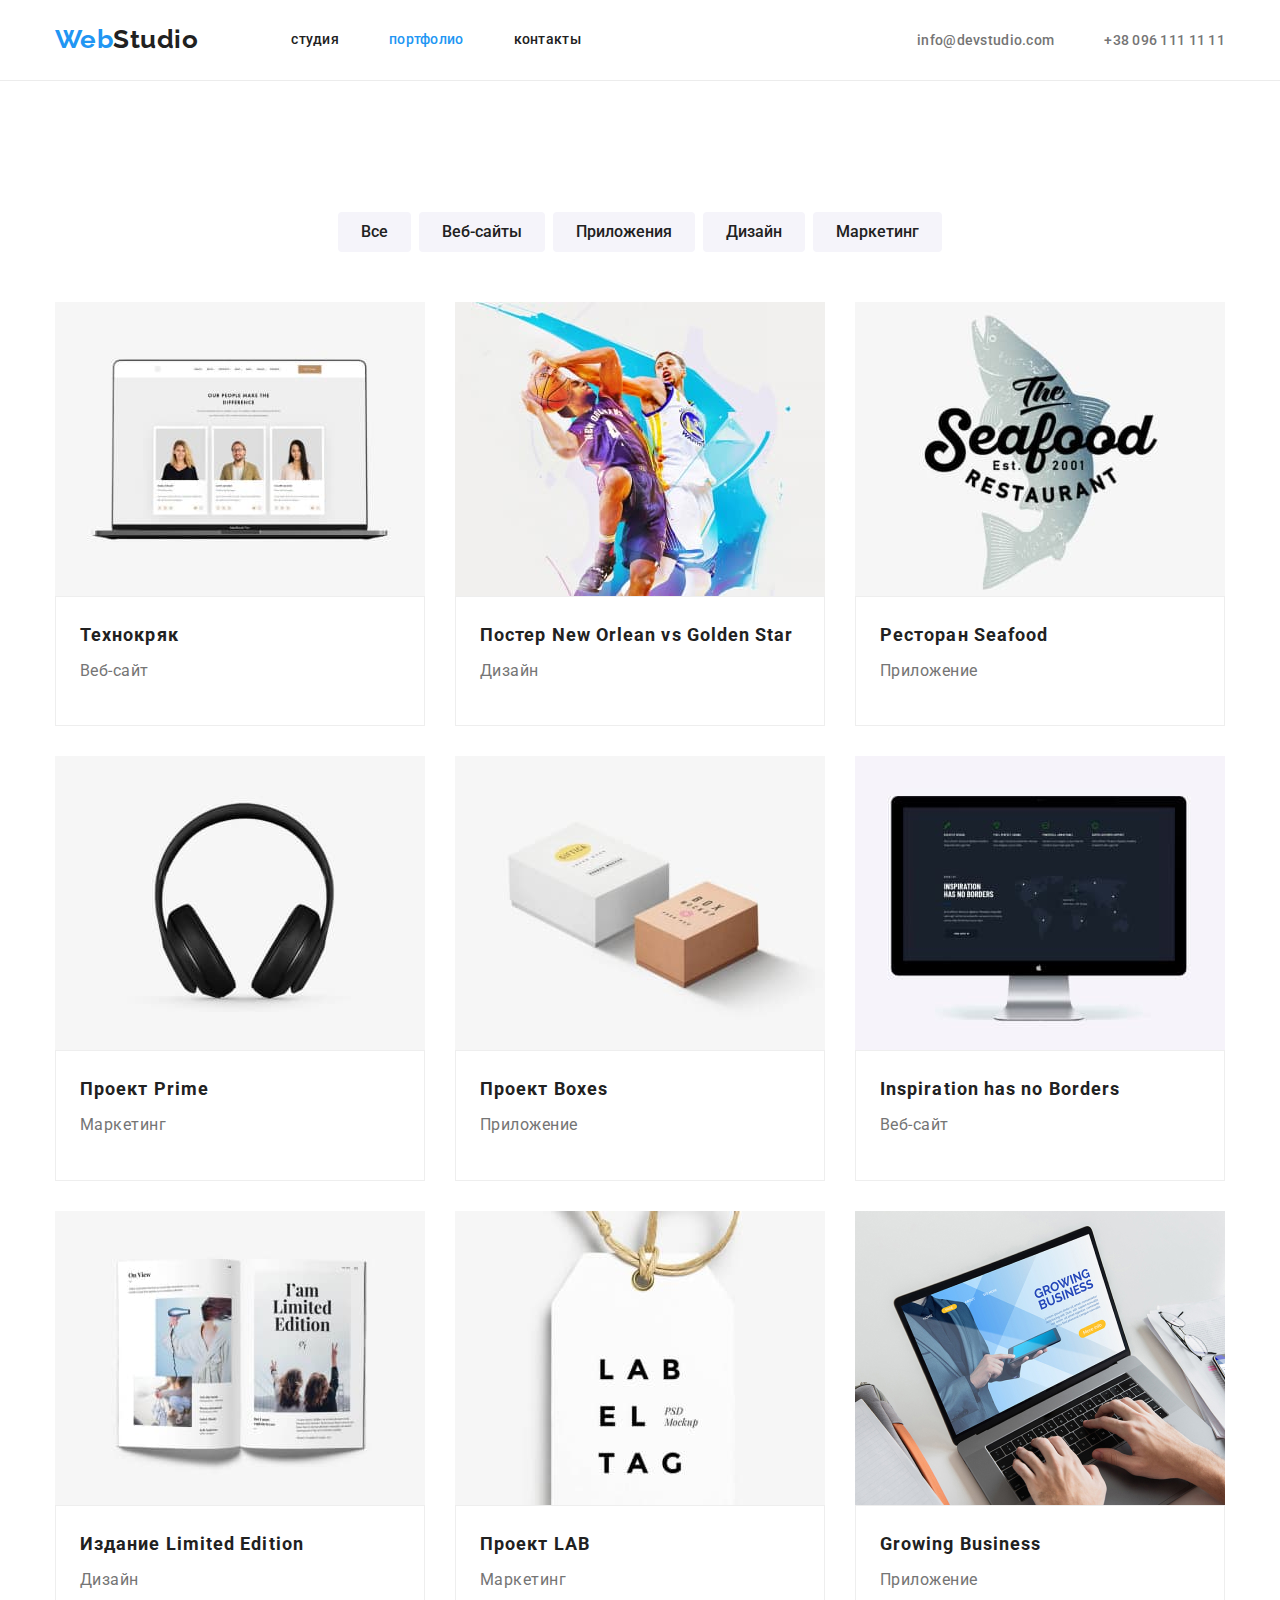
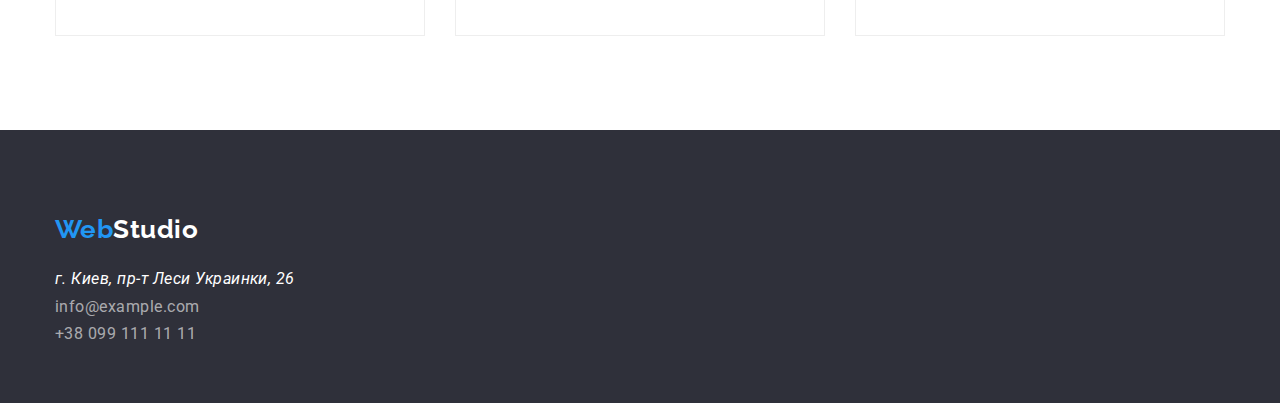
==== commit 70157cb3: "3дз" ====
--- a/portfolio.html
+++ b/portfolio.html
@@ -8,89 +8,105 @@
     <title>Document</title>
     <link href="https://fonts.googleapis.com/css2?family=Raleway:wght@700&family=Roboto:wght@400;500;700;900&display=swap"
         rel="stylesheet">
+     <link rel="stylesheet" href="https://cdnjs.cloudflare.com/ajax/libs/modern-normalize/1.0.0/modern-normalize.min.css">
     <link rel="stylesheet" href="./css/styles.css">
 </head>
 
 <body>
     <!--Хэдер-->
-    <header>
-        <nav class="nav">
-            <a href="" class="logo">Web<span class="logo-accent">Studio</span> </a>
-            <ul>
-                <li><a href="./index.html" class="link">студия</a></li>
-                <li><a href="" class="link">портфолио</a></li>
-                <li><a href="" class="link">контакты</a></li>
+    <header class="header">
+        <div class="container main-nav">
+            <nav class="nav">
+                <a href="" class="logo">Web<span class="logo-accent">Studio</span> </a>
+                <ul class="nav-list">
+                    <li class="nav-list-item"><a href="./index.html" class="link">студия</a></li>
+                    <li class="nav-list-item"><a href="" class="link current">портфолио</a></li>
+                    <li class="nav-list-item"><a href="#contacts" class="link">контакты</a></li>
+                </ul>
+            </nav>
+            <ul class="list-contacts">
+                <li class="item-contacts"><a href="mailto:info@devstudio.com" class="header-contacts">info@devstudio.com</a></li>
+                <li class="item-contacts"><a href="tel:+380961111111" class="header-contacts"> +38 096 111 11 11 </a></li>
             </ul>
-        </nav>
-        <ul>
-            <li><a href="mailto:info@devstudio.com" class="header-contacts">info@devstudio.com</a></li>
-            <li><a href="tel:+380961111111" class="header-contacts"> +38 096 111 11 11 </a></li>
-        </ul>
+        </div>
     </header>
     <!--Основной блок портфолио-->
     <main>
-        <section>
-            <h1>портфолио</h1>
-            <ul>
-            <li><button type="button" class="portfolio-button">Все</button></li>
-            <li><button type="button" class="portfolio-button">Веб-сайты</button></li>
-            <li><button type="button" class="portfolio-button">Приложения</button></li>
-            <li><button type="button" class="portfolio-button">Дизайн</button></li>
-            <li><button type="button" class="portfolio-button">Маркетинг</button></li>
-            </ul>
-            <ul>
-            <li> <a href=""><img src="images/img-portfolio-01.jpg" alt="фото сотрудников" width="370">
-            <h2 class="portfolio-subtitle">Технокряк</h2>
-            <p class="portfolio-text">Веб-сайт</p></a>
-            </li>
-            <li> <a href=""><img src="images/img-portfolio-02.jpg" alt="постер с баскетболистами" width="370">
-            <h2 class="portfolio-subtitle">Постер New Orlean vs Golden Star</h2>
-            <p class="portfolio-text">Дизайн</p></a>
-            </li>
-            <li> <a href=""><img src="images/img-portfolio-03.jpg" alt="логотип ресторана" width="370">
-            <h2 class="portfolio-subtitle">Ресторан Seafood</h2>
-            <p class="portfolio-text">Приложение</p></a>
-            </li>
-            <li> <a href=""><img src="images/img-portfolio-04.jpg" alt="наушники" width="370">
-            <h2 class="portfolio-subtitle">Проект Prime</h2>
-            <p class="portfolio-text">Маркетинг</p></a>
-            </li>
-            <li> <a href=""><img src="images/img-portfolio-05.jpg" alt="коробки" width="370">
-            <h2 class="portfolio-subtitle">Проект Boxes</h2>
-            <p class="portfolio-text">Приложение</p></a>
-            </li>
-            <li> <a href=""><img src="images/img-portfolio-06.jpg" alt="карта на мониторе компьютера" width="370">
-            <h2 class="portfolio-subtitle">Inspiration has no Borders</h2>
-            <p class="portfolio-text">Веб-сайт</p></a>
-            </li>
-            <li> <a href=""><img src="images/img-portfolio-07.jpg" alt="раскрытая книга" width="370">
-            <h2 class="portfolio-subtitle">Издание Limited Edition</h2>
-            <p class="portfolio-text">Дизайн</p></a>
-            </li>
-            <li> <a href=""><img src="images/img-portfolio-08.jpg" alt="бирка" width="370">
-            <h2 class="portfolio-subtitle">Проект LAB</h2>
-            <p class="portfolio-text">Маркетинг</p></a>
-            </li>
-            <li> <a href=""><img src="images/img-portfolio-9.jpg" alt="ноутбук" width="370">
-            <h2 class="portfolio-subtitle">Growing Business</h2>
-            <p class="portfolio-text">Приложение</p></a>
-            </li>
-            </ul>
+        <section class="section">
+            <div class="container">
+                <h1 class="hidden">портфолио</h1>
+                <ul class="portfolio-list-button">
+                    <li class="portfolio-list-button-item"><button type="button" class="portfolio-button">Все</button></li>
+                    <li class="portfolio-list-button-item"><button type="button" class="portfolio-button">Веб-сайты</button></li>
+                    <li class="portfolio-list-button-item"><button type="button" class="portfolio-button">Приложения</button></li>
+                    <li class="portfolio-list-button-item"><button type="button" class="portfolio-button">Дизайн</button></li>
+                    <li class="portfolio-list-button-item"><button type="button" class="portfolio-button">Маркетинг</button></li>
+                </ul>
+                <ul class="portfolio-list-img">
+                    <li class="portfolio-list-img-item"> <a href=""><img class="img-portfolio" src="images/img-portfolio-01.jpg" alt="фото сотрудников" width="370">
+                            <div class="wrapper"><h2 class="portfolio-subtitle">Технокряк</h2>
+                            <p class="portfolio-text">Веб-сайт</p></div>
+                        </a>
+                    </li>
+                    <li class="portfolio-list-img-item"> <a href=""><img class="img-portfolio" src="images/img-portfolio-02.jpg" alt="постер с баскетболистами" width="370">
+                            <div class="wrapper"><h2 class="portfolio-subtitle">Постер New Orlean vs Golden Star</h2>
+                            <p class="portfolio-text">Дизайн</p></div>
+                        </a>
+                    </li>
+                    <li class="portfolio-list-img-item"> <a href=""><img class="img-portfolio" src="images/img-portfolio-03.jpg" alt="логотип ресторана" width="370">
+                            <div class="wrapper"><h2 class="portfolio-subtitle">Ресторан Seafood</h2>
+                            <p class="portfolio-text">Приложение</p></div>
+                        </a>
+                    </li>
+                    <li class="portfolio-list-img-item"> <a href=""><img class="img-portfolio" src="images/img-portfolio-04.jpg" alt="наушники" width="370">
+                            <div class="wrapper"><h2 class="portfolio-subtitle">Проект Prime</h2>
+                            <p class="portfolio-text">Маркетинг</p></div>
+                        </a>
+                    </li>
+                    <li class="portfolio-list-img-item"> <a href=""><img class="img-portfolio" src="images/img-portfolio-05.jpg" alt="коробки" width="370">
+                           <div class="wrapper"><h2 class="portfolio-subtitle">Проект Boxes</h2>
+                        <p class="portfolio-text">Приложение</p></div>
+                        </a>
+                    </li>
+                    <li class="portfolio-list-img-item"> <a href=""><img class="img-portfolio" src="images/img-portfolio-06.jpg" alt="карта на мониторе компьютера" width="370">
+                            <div class="wrapper"><h2 class="portfolio-subtitle">Inspiration has no Borders</h2>
+                            <p class="portfolio-text">Веб-сайт</p></div>
+                        </a>
+                    </li>
+                    <li class="portfolio-list-img-item"> <a href=""><img class="img-portfolio" src="images/img-portfolio-07.jpg" alt="раскрытая книга" width="370">
+                            <div class="wrapper"><h2 class="portfolio-subtitle">Издание Limited Edition</h2>
+                            <p class="portfolio-text">Дизайн</p></div>
+                        </a>
+                    </li>
+                    <li class="portfolio-list-img-item"> <a href=""><img class="img-portfolio" src="images/img-portfolio-08.jpg" alt="бирка" width="370">
+                           <div class="wrapper"><h2 class="portfolio-subtitle">Проект LAB</h2>
+                        <p class="portfolio-text">Маркетинг</p></div>
+                        </a>
+                    </li>
+                    <li class="portfolio-list-img-item"> <a href=""><img class="img-portfolio" src="images/img-portfolio-9.jpg" alt="ноутбук" width="370">
+                            <div class="wrapper"><h2 class="portfolio-subtitle">Growing Business</h2>
+                            <p class="portfolio-text">Приложение</p></div>
+                        </a>
+                    </li>
+                </ul>
+            </div>
         </section>
     
     </main>
     <!--Подвал-->
-<footer class="footer">
-    <a href="" class="logo">Web<span class="logo-accent">Studio</span></a>
-    <address>
-        <ul>
-            <li>
-                <p class="footer-address">г. Киев, пр-т Леси Украинки, 26</p>
-            </li>
-            <li><a href="mailto:info@example.com" class="footer-contacts">info@example.com</a></li>
-            <li><a href="tel:+380991111111" class="footer-contacts">+38 099 111 11 11</a></li>
-        </ul>
-    </address>
+<footer class="footer" id="contacts">
+    <div class="container">
+        <a href="" class="logo">Web<span class="logo-accent">Studio</span></a>
+        <address>
+            <ul>
+                <li>
+                    <p class="footer-address">г. Киев, пр-т Леси Украинки, 26</p>
+                </li>
+                <li><a href="mailto:info@example.com" class="footer-contacts">info@example.com</a></li>
+                <li><a href="tel:+380991111111" class="footer-contacts">+38 099 111 11 11</a></li>
+            </ul>
+        </address>
+    </div>
 </footer>
 </body>
 
--- a/css/styles.css
+++ b/css/styles.css
@@ -3,30 +3,113 @@
   --secondary-text-coloure: #757575;
   --accent-coloure: #2196f3;
 }
+html {
+  box-sizing: border-box;
+}
+*,
+*::before,
+*::after {
+  box-sizing: inherit;
+}
 body {
-  background-color: #e5e5e5;
+  background-color: #ffffff;
   color: var(--secondary-text-coloure);
   font-family: Roboto, sans-serif;
+  letter-spacing: 0.03em;
+  margin: 0px;
+}
+
+/* Утилиты */
+
+.hidden {
+  visibility: hidden;
+  margin: 0px;
+}
+
+ul {
+  padding-left: 0px;
+  margin-top: 0px;
+  margin-bottom: 0px;
+  list-style-type: none;
+}
+
+a {
+  text-decoration: none;
+}
+
+p {
+  margin-top: 0px;
+  margin-bottom: 0;
+}
+
+h3 {
+  margin-top: 0px;
+  margin-bottom: 10px;
+}
+
+img {
+  display: block;
+}
+
+/* Контейнер */
+
+.container {
+  width: 1200px;
+  padding-left: 15px;
+  padding-right: 15px;
+  margin-right: auto;
+  margin-left: auto;
 }
 
 /* Хэдер */
+
+.header {
+  border-bottom: 1px solid #ececec;
+}
+.main-nav {
+  display: flex;
+  align-items: center;
+}
+
+.nav {
+  display: flex;
+}
+
+.nav-list {
+  display: flex;
+}
+
+.nav-list-item {
+  margin-right: 50px;
+}
+.nav-list-item:last-child {
+  margin-right: 0px;
+}
+
 .logo {
+  display: block;
+  padding-top: 24px;
+  padding-bottom: 25px;
+  margin-right: 93px;
+
   color: var(--accent-coloure);
   font-family: Raleway;
   font-weight: 700;
   font-size: 26px;
   line-height: 1.2;
-  letter-spacing: 0.03em;
 }
 .logo-accent {
   font-family: Raleway;
   font-weight: 700;
   font-size: 26px;
   line-height: 1.2;
-  letter-spacing: 0.03em;
   color: var(--primery-text-coloure);
 }
 .nav .link {
+  display: block;
+  padding-top: 32px;
+  padding-bottom: 32px;
+
   color: var(--primery-text-coloure);
   font-weight: 500;
   font-size: 14px;
@@ -37,6 +120,16 @@
 .nav .link:focus,
 .nav .link:active {
   color: var(--accent-coloure);
+}
+.link.current {
+  color: var(--accent-coloure);
+}
+.list-contacts {
+  display: flex;
+  margin-left: auto;
+}
+.item-contacts + .item-contacts {
+  margin-left: 50px;
 }
 .header-contacts {
   color: var(--secondary-text-coloure);
@@ -51,11 +144,21 @@
 }
 
 /* Основной блок студии */
+.hero {
+  text-align: center;
+  background-color: #2f303a;
+}
+.hero .container {
+  padding-top: 200px;
+  padding-bottom: 200px;
+}
 .hero-title {
+  margin-bottom: 30px;
+  margin-top: 0px;
+
   font-weight: 900;
   font-size: 44px;
   line-height: 1.4;
-  text-align: center;
   letter-spacing: 0.06em;
   text-transform: uppercase;
   color: #ffffff;
@@ -68,52 +171,110 @@
   color: #ffffff;
   background-color: var(--accent-coloure);
   cursor: pointer;
-}
+  border-radius: 4px;
+  padding: 10px 32px;
+  display: inline-block;
+  min-width: 200px;
+  text-align: center;
+}
+.section {
+  padding-top: 94px;
+  padding-bottom: 94px;
+}
+
 .studio-section-title {
   font-weight: 700;
   font-size: 36px;
   line-height: 1.2;
   text-align: center;
-  letter-spacing: 0.03em;
-  color: var(--primery-text-coloure);
+  color: var(--primery-text-coloure);
+}
+
+/* Особенности */
+.list-features {
+  display: flex;
+}
+.list-features-item + .list-features-item {
+  margin-left: 30px;
 }
 .features .subtitle {
   font-weight: 700;
   font-size: 14px;
   line-height: 1.1;
-  letter-spacing: 0.03em;
   text-transform: uppercase;
   color: var(--primery-text-coloure);
 }
 .features .text {
-  font-weight: 400;
   font-size: 14px;
   line-height: 1.7x;
-  letter-spacing: 0.03em;
-}
+}
+.studio-section-title {
+  margin-bottom: 50px;
+  margin-top: 0px;
+}
+
+/* Чем мы занимаемся */
+
+.section.doing {
+  padding-top: 0px;
+}
+.list-doing {
+  display: flex;
+  justify-content: space-between;
+}
+
+/* Наша команда */
+
 .team .subtitle {
   font-weight: 500;
   font-size: 16px;
   line-height: 1.2;
-  letter-spacing: 0.03em;
   color: var(--primery-text-coloure);
 }
 .team .text {
-  font-weight: 400;
-  font-size: 16px;
-  line-height: 1.2;
-  letter-spacing: 0.03em;
+  font-size: 16px;
+  line-height: 1.2;
+}
+.team {
+  background-color: #f5f4fa;
+}
+.img-team {
+  margin-top: 0px;
+  margin-bottom: 30px;
+}
+.team .text {
+  margin-top: 0px;
+  margin-bottom: 30px;
+}
+.team .list-team {
+  display: flex;
+  justify-content: space-between;
 }
 /* Основной блок портфолио */
+.portfolio-list-button {
+  display: flex;
+  justify-content: center;
+}
+.portfolio-list-button-item + .portfolio-list-button-item {
+  margin-left: 8px;
+  margin-bottom: 50px;
+}
 .portfolio-button {
+  display: inline-block;
+  padding-top: 6px;
+  padding-bottom: 6px;
+  padding-right: 22px;
+  padding-left: 22px;
+
   color: var(--primery-text-coloure);
   background-color: #f5f4fa;
   font-weight: 500;
   font-size: 16px;
   line-height: 1.6;
   text-align: center;
-  letter-spacing: 0.03em;
   cursor: pointer;
+  border-radius: 4px;
+  border: 1px solid transparent;
 }
 .portfolio-button:focus,
 .portfolio-button:hover {
@@ -121,28 +282,66 @@
   background-color: var(--accent-coloure);
 }
 
+.portfolio-list-img {
+  display: flex;
+  flex-wrap: wrap;
+}
+.portfolio-list-img-item {
+  margin-right: 30px;
+  margin-bottom: 30px;
+}
+.portfolio-list-img-item:nth-child(3n) {
+  margin-right: 0px;
+}
+.portfolio-list-img-item:nth-last-child(-n + 3) {
+  margin-bottom: 0px;
+}
+
+/* .img-portfolio {
+  margin-bottom: 20px;
+} */
+
+.wrapper {
+  padding-top: 20px;
+  padding-bottom: 20px;
+  padding-left: 24px;
+  padding-right: 24px;
+  border: 1px solid #eeeeee;
+}
+
 .portfolio-subtitle {
+  margin-bottom: 4px;
+  margin-top: 0px;
+
   font-weight: 700;
   font-size: 18px;
   line-height: 2;
   letter-spacing: 0.06em;
-
   color: var(--primery-text-coloure);
 }
 
 .portfolio-text {
-  font-weight: 400;
+  margin-bottom: 20px;
+
   font-size: 16px;
   line-height: 1.8;
-  letter-spacing: 0.03em;
   color: var(--secondary-text-coloure);
 }
+
 /* футер */
 .footer {
   background-color: #2f303a;
 }
+.footer .container {
+  padding-top: 60px;
+  padding-bottom: 60px;
+}
 .footer-contacts {
   color: rgba(255, 255, 255, 0.6);
+  font-style: normal;
+
+  display: inline-block;
+  margin-top: 9px;
 }
 .footer-contacts:hover,
 .footer-contacts:focus,
